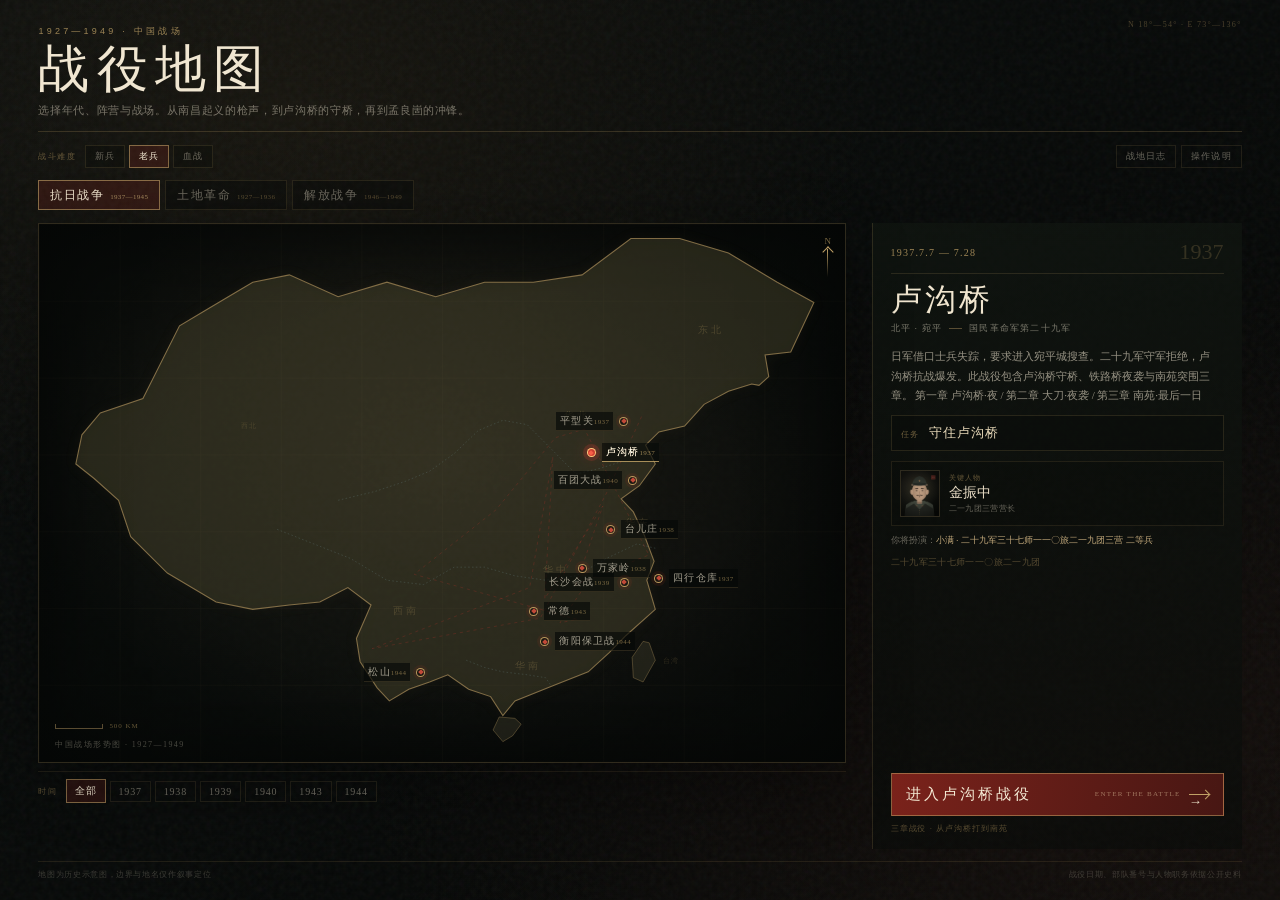
==== 77/index.html @ 3afad35f "Add files via upload" ====
<!DOCTYPE html>
<html lang="zh-CN">
<head>
<meta charset="UTF-8" />
<meta name="viewport" content="width=device-width, initial-scale=1.0, maximum-scale=1.0, user-scalable=no" />
<meta name="theme-color" content="#0b0d0d" />
<title>卢沟桥 · 1937 — 守桥</title>
<link rel="stylesheet" href="style.css" />
</head>
<body>
<div id="app" class="menu-mode">

  <!-- ================= 左侧任务栏 ================= -->
  <aside id="missionPanel" aria-label="任务面板">
    <div class="mp-paper"></div>
    <div class="mp-head">
      <div class="mp-seal">战<br />报</div>
      <div class="mp-headtext">
        <span id="mpCorps">二十九军 · 战地任务</span>
        <b id="mpBrand">卢沟桥 1937</b>
      </div>
      <div class="mp-live"><i></i><span id="mpLive">待命</span></div>
    </div>

    <div class="mp-chapterline">
      <span id="mpChapterNo">第一章</span>
      <i></i>
      <span id="mpDate">1937.7.7 — 7.8</span>
    </div>
    <h1 id="mpChapterTitle">卢沟桥 · 夜</h1>
    <div class="mp-location"><span id="mpLocation">宛平 · 卢沟桥</span><b id="mpTime">夜至拂晓</b></div>

    <section class="mp-mission">
      <div class="mp-label"><i></i> 当前任务</div>
      <h2 id="mpMission">守住桥头</h2>
      <p id="mpMissionDesc">击退日军进攻，守住卢沟桥，掩护宛平城。</p>
      <ul id="mpObjectiveList" class="mp-objectives"></ul>
      <div id="mpBarWrap" class="mp-bar">
        <div class="mp-bar-head"><span id="mpBarLabel">桥头阵地</span><b id="mpBarValue">100%</b></div>
        <div class="mp-bar-track"><i id="mpBarFill"></i></div>
      </div>
    </section>

    <section class="mp-figure">
      <div class="mp-label"><i></i> 关键人物</div>
      <div class="mp-figure-body">
        <div class="mp-portrait-frame"><img id="mpPortrait" alt="关键人物" /></div>
        <div class="mp-figure-info">
          <strong id="mpFigureName">金振中</strong>
          <span id="mpFigureRole">二一九团三营营长</span>
          <p id="mpFigureQuote">“桥在，宛平就在。”</p>
        </div>
      </div>
    </section>

    <section class="mp-player">
      <div class="mp-label"><i></i> 本兵 · <span id="mpPlayerLabel">小满</span></div>
      <div class="mp-player-top">
        <div class="mp-avatar"><img id="mpAvatar" alt="小满" /></div>
        <div class="mp-health">
          <div class="mp-player-name"><b id="mpPlayerName">小满</b><span id="mpPlayerRole">二等兵</span></div>
          <div class="mp-health-track"><i id="mpHealthFill"></i></div>
        </div>
        <div class="mp-health-num" id="mpHealthNum">100</div>
      </div>
      <div class="mp-ammo">
        <span>汉阳造</span>
        <div class="mp-pips" id="mpAmmoPips"></div>
        <b id="mpAmmo">5 / 40</b>
      </div>
      <div class="mp-melee">
        <span>大刀</span>
        <div class="mp-melee-track"><i id="mpMeleeFill"></i></div>
        <b id="mpMeleeText">就绪</b>
      </div>
    </section>

    <div class="mp-actions">
      <button id="panelCodex">战地日志</button>
      <button id="panelPause">暂停</button>
      <button id="panelMute">声音</button>
    </div>
    <div class="mp-foot" id="mpFoot">二十九军 · 三十七师 · 一一〇旅 · 二一九团</div>
  </aside>

  <!-- ================= 2D 战场 ================= -->
  <main id="stage">
    <canvas id="gameCanvas"></canvas>
    <div class="stage-grain"></div>
    <div class="stage-vignette"></div>

    <div id="stageTop" class="stage-ui">
      <div class="st-left">
        <span id="stChapter">第一章 · 卢沟桥 · 夜</span>
        <i></i>
        <span id="stDate">1937.7.8 拂晓</span>
      </div>
      <div class="st-mid"><span id="stWave">第 一 波</span><b id="stObjective">守住桥头</b></div>
      <div class="st-right">
        <button id="stMute" title="静音">声音</button>
        <button id="stPause" title="暂停">Ⅱ</button>
      </div>
    </div>

    <div id="waveBanner" class="wave-banner stage-ui">
      <div class="wb-kicker" id="wbKicker">卢沟桥 · 守桥记</div>
      <div class="wb-title" id="wbTitle"></div>
      <div class="wb-sub" id="wbSub"></div>
    </div>

    <div id="crosshair" class="crosshair stage-ui">
      <span class="ch-line c1"></span><span class="ch-line c2"></span>
      <span class="ch-line c3"></span><span class="ch-line c4"></span>
      <span class="ch-dot"></span><span class="ch-ring"></span>
    </div>
    <div id="hitmarker" class="hitmarker"><span></span><span></span><span></span><span></span></div>

    <div id="damageVignette" class="damage-vignette"></div>
    <div id="flashVignette" class="flash-vignette"></div>

    <div id="radioLine" class="radio-line stage-ui">
      <b id="radioName"></b><span id="radioText"></span>
    </div>

    <div id="prompt" class="prompt stage-ui hidden"><kbd>E</kbd><span id="promptText">补给</span></div>

    <div id="controlsHint" class="controls-hint stage-ui">
      <span><b>A / D</b> 移动</span><span><b>鼠标</b> 瞄准</span><span><b>左键</b> 射击</span><span><b>F</b> 大刀</span><span><b>R</b> 装填</span><span><b>Space</b> 跳跃</span><span><b>Ctrl</b> 蹲下</span><span><b>Esc</b> 暂停</span>
    </div>

    <!-- 右下角摄像头 / 手势 -->
    <div id="cameraDock" class="camera-dock hidden">
      <div class="cam-head"><span>摄像头 · 手势</span><b id="camState">未开启</b></div>
      <div class="cam-view">
        <video id="camVideo" autoplay muted playsinline></video>
        <canvas id="camOverlay" width="192" height="144"></canvas>
        <div class="cam-placeholder" id="camPlaceholder">点击下方“摄像头”开启</div>
        <div class="cam-frame-corner tl"></div><div class="cam-frame-corner tr"></div>
        <div class="cam-frame-corner bl"></div><div class="cam-frame-corner br"></div>
      </div>
      <div class="cam-controls">
        <label class="cam-switch"><input id="camToggle" type="checkbox"><span class="cam-slider"></span><em>摄像头</em></label>
        <label class="cam-switch"><input id="gestureToggle" type="checkbox"><span class="cam-slider"></span><em>手势</em></label>
      </div>
      <div class="cam-hint" id="camHint">手势：画面左/右移动 · 上抬跳跃 · 下压蹲下</div>
      <div class="cam-keyhint">键鼠操控始终可用</div>
    </div>

    <!-- 对白 -->
    <div id="dialogue" class="dialogue hidden">
      <div class="dlg-portrait"><img id="dlgPortrait" alt="" /></div>
      <div class="dlg-main">
        <div class="dlg-head"><b id="dlgName"></b><span id="dlgRole"></span></div>
        <p id="dlgText"></p>
        <div class="dlg-hint">空格 / 点击继续 <i></i></div>
      </div>
      <div class="dlg-seal">一九三七</div>
    </div>

    <!-- 章节封面 -->
    <div id="chapterCard" class="screen-card chapter-card hidden">
      <div class="sc-frame"></div>
      <div class="chapter-inner">
        <div class="cc-kicker" id="ccKicker">第一章</div>
        <h2 id="ccTitle">卢沟桥 · 夜</h2>
        <div class="cc-date" id="ccDate">1937.7.7 — 7.8</div>
        <div class="cc-rule"><i></i><b id="ccRule">卢沟桥 · 守桥记</b><i></i></div>
        <p class="cc-quote" id="ccQuote"></p>
        <p class="cc-source" id="ccSource"></p>
        <button id="ccBtn" class="main-btn compact"><span>进入战场</span><small>按空格继续</small></button>
      </div>
    </div>

    <!-- 章节完成 -->
    <div id="chapterEnd" class="screen-card chapter-end hidden">
      <div class="sc-frame"></div>
      <div class="ce-inner">
        <div class="cc-kicker" id="ceKicker">第一章 · 完成</div>
        <h2 id="ceTitle">桥还在我们手里</h2>
        <p class="ce-text" id="ceText"></p>
        <div class="ce-stats" id="ceStats"></div>
        <div class="ce-actions">
          <button id="ceNext" class="main-btn compact"><span>继续</span><small>下一章</small></button>
          <button id="ceMenu" class="ghost-btn">返回主菜单</button>
        </div>
      </div>
    </div>

    <!-- 失败 -->
    <div id="gameOver" class="screen-card game-over hidden">
      <div class="sc-frame"></div>
      <div class="go-inner">
        <div class="cc-kicker">战斗结束</div>
        <h2 id="goTitle">阵地失守</h2>
        <p class="ce-text" id="goReason"></p>
        <div class="ce-stats" id="goStats"></div>
        <div class="ce-actions">
          <button id="goRetry" class="main-btn compact"><span>重新集结</span><small>再守一次</small></button>
          <button id="goMenu" class="ghost-btn">返回主菜单</button>
        </div>
      </div>
    </div>

    <!-- 终章 -->
    <div id="finalScreen" class="screen-card final-screen hidden">
      <div class="sc-frame"></div>
      <div class="final-inner">
        <div class="cc-kicker">一九三七 · 卢沟桥</div>
        <h2>他们没能守住北平<br /><span>却守住了中国人的脊梁</span></h2>
        <p class="final-text">7月29日，北平沦陷。二十九军撤往保定。<br />但卢沟桥的枪声，已经唤醒了整个民族。</p>
        <div class="final-stats" id="finalStats"></div>
        <p class="final-note">主角小满为虚构人物。佟麟阁、赵登禹、吉星文、金振中、王冷斋、何基沣等为真实历史人物。<br />铭记历史，珍爱和平。</p>
        <div class="ce-actions">
          <button id="finalMenu" class="main-btn compact"><span>返回主菜单</span><small>一九三七 · 卢沟桥</small></button>
          <button id="finalCodex" class="ghost-btn">翻开战地日志</button>
        </div>
      </div>
    </div>

    <!-- 暂停 -->
    <div id="pause" class="screen-card pause hidden">
      <div class="sc-frame"></div>
      <div class="pause-inner">
        <div class="cc-kicker">战斗暂停</div>
        <h2>桥还在我们手里</h2>
        <p class="ce-text">整理呼吸，检查枪膛。敌人不会等太久。</p>
        <div class="pause-stats">
          <div><strong id="pauseKills">0</strong><span>击毙</span></div>
          <div><strong id="pauseWave">1</strong><span>当前波次</span></div>
          <div><strong id="pauseAccuracy">0%</strong><span>命中率</span></div>
        </div>
        <div class="ce-actions">
          <button id="btnResume" class="main-btn compact"><span>继续战斗</span><small>回到阵地</small></button>
          <button id="btnRestart" class="ghost-btn">重新开始本章</button>
          <button id="btnPauseCodex" class="ghost-btn">战地日志</button>
          <button id="btnPauseMenu" class="ghost-btn">返回主菜单</button>
        </div>
        <div class="pause-keys">
          <span><b>A / D</b> 移动</span><span><b>鼠标</b> 瞄准</span><span><b>左键</b> 射击</span><span><b>F</b> 大刀</span><span><b>R</b> 装填</span><span><b>E</b> 补给</span>
        </div>
      </div>
    </div>
  </main>

  <!-- ================= 主菜单 ================= -->
  <section id="menu" class="menu">
    <div class="menu-shade"></div>
    <div class="menu-noise"></div>
    <div class="menu-content">
      <div class="menu-eyebrow"><span></span> 1937 · 七七事变 · 卢沟桥</div>
      <div class="menu-title"><h1>卢沟桥</h1><b>守桥</b></div>
      <div class="menu-en">THE BRIDGE · 1937</div>
      <div class="menu-rule"><i></i><b>二十九军 · 守桥记</b><i></i></div>
      <p class="menu-lede">七月七日夜，枪声撕开宛平的雨幕。<br />你是一名二十九军的小兵。身后是宛平城，脚下是卢沟桥——<em>一步也不能退。</em></p>

      <div class="menu-difficulty">
        <div class="menu-label">战斗难度</div>
        <div class="diff-row" id="menuDiff">
          <button data-diff="easy" class="diff-btn">新兵<span>火力较弱</span></button>
          <button data-diff="normal" class="diff-btn active">老兵<span>标准战场</span></button>
          <button data-diff="hard" class="diff-btn">血战<span>九死一生</span></button>
        </div>
      </div>

      <div class="menu-actions">
        <button id="menuMap" class="map-entry"><span class="me-eyebrow">中国战场 · 1937—1945</span><b>战役地图</b><span class="me-sub">从卢沟桥到松山，选择不同时间与战场</span><i>→</i></button>
        <button id="menuStart" class="main-btn"><span id="menuStartText">开始守桥</span><small>ENTER THE BATTLEFIELD</small><i></i></button>
        <button id="menuRestart" class="ghost-btn hidden">从第一章重新开始</button>
      </div>

      <div class="menu-chapters">
        <div class="menu-label">章节</div>
        <div class="chapter-row" id="menuChapters">
          <button data-chapter="0" class="chapter-btn active"><b>一</b><span>卢沟桥 · 夜</span></button>
          <button data-chapter="1" class="chapter-btn"><b>二</b><span>大刀 · 夜袭</span></button>
          <button data-chapter="2" class="chapter-btn"><b>三</b><span>南苑 · 最后一日</span></button>
        </div>
      </div>

      <div class="menu-links">
        <button id="menuCodex">战地日志</button><span>·</span>
        <button id="menuHowto">操作说明</button><span>·</span>
        <button id="menuAbout">关于本作</button>
      </div>
    </div>

    <aside class="menu-aside">
      <div class="menu-quote">一寸山河一寸血</div>
      <i></i>
      <div class="menu-quote small">十万青年十万军</div>
    </aside>

    <div class="menu-corner tl"></div><div class="menu-corner tr"></div>
    <div class="menu-corner bl"></div><div class="menu-corner br"></div>

    <footer class="menu-footer">
      <span>铭记历史 · 珍爱和平</span>
      <span class="menu-hint">历史题材虚构作品 · 主角为虚构的普通士兵 · 键鼠操作</span>
    </footer>
  </section>

  <!-- ================= 中国战役地图 ================= -->
  <section id="warMap" class="war-map hidden">
    <div class="wm-shell">
      <header class="wm-head">
        <div class="wm-head-copy">
          <span class="wm-eyebrow">1927—1949 · 中国战场</span>
          <h2>战役地图</h2>
          <p>选择年代、阵营与战场。从南昌起义的枪声，到卢沟桥的守桥，再到孟良崮的冲锋。</p>
        </div>
        <div class="wm-head-side">
          <span class="wm-coord">N 18°—54° · E 73°—136°</span>
        </div>
      </header>

      <div class="wm-toolbar">
        <div class="wm-diff" id="wmDiff">
          <span>战斗难度</span>
          <button data-diff="easy" class="wm-diff-btn">新兵</button>
          <button data-diff="normal" class="wm-diff-btn active">老兵</button>
          <button data-diff="hard" class="wm-diff-btn">血战</button>
        </div>
        <div class="wm-links">
          <button id="wmCodex">战地日志</button>
          <button id="wmHowto">操作说明</button>
        </div>
      </div>

      <div class="wm-eras" id="wmEras">
        <button data-era="anti-japanese" class="wm-era active"><b>抗日战争</b><small>1937—1945</small></button>
        <button data-era="civil" class="wm-era"><b>土地革命</b><small>1927—1936</small></button>
        <button data-era="liberation" class="wm-era"><b>解放战争</b><small>1946—1949</small></button>
      </div>

      <div class="wm-body">
        <div class="wm-map-col">
          <div class="wm-map" id="wmMap">
            <svg id="wmSvg" viewBox="0 0 1000 700" preserveAspectRatio="xMidYMid meet"></svg>
            <div class="wm-markers" id="wmMarkers"></div>
            <div class="wm-compass"><span>N</span><i></i></div>
            <div class="wm-scale"><i></i><span>500 KM</span></div>
            <div class="wm-map-caption">中国战场形势图 · 1927—1949</div>
          </div>
          <div class="wm-years" id="wmYears"></div>
        </div>

        <aside class="wm-detail" id="wmDetail">
          <div class="wm-detail-kicker"><span id="wmDate">1937.7.7</span><b id="wmYear">1937</b></div>
          <h3 id="wmTitle">卢沟桥</h3>
          <div class="wm-loc"><span id="wmLocation">北平 · 宛平</span><i></i><span id="wmSide">中国守军</span></div>
          <p class="wm-desc" id="wmDesc"></p>
          <div class="wm-mission"><span>任务</span><b id="wmMission">守住卢沟桥</b></div>
          <div class="wm-key">
            <img id="wmKeyPortrait" alt="关键人物" />
            <div>
              <span>关键人物</span>
              <b id="wmKeyName">金振中</b>
              <small id="wmKeyRole">二一九团三营营长</small>
            </div>
          </div>
          <div class="wm-player-line">你将扮演：<b id="wmPlayer">二十九军二等兵 小满</b></div>
          <div class="wm-unit-line" id="wmUnit">二十九军三十七师一一〇旅二一九团</div>
          <button id="wmStart" class="wm-start"><span>进入战役</span><small>ENTER THE BATTLE</small><i>→</i></button>
          <div class="wm-status" id="wmStatus">尚未进入战场</div>
        </aside>
      </div>

      <footer class="wm-foot">
        <span>地图为历史示意图，边界与地名仅作叙事定位</span>
        <span>战役日期、部队番号与人物职务依据公开史料</span>
      </footer>
    </div>
  </section>

  <!-- ================= 战地日志 ================= -->
  <section id="codex" class="codex hidden">
    <div class="codex-card">
      <button id="codexClose" class="codex-close" aria-label="关闭">×</button>
      <div class="codex-head">
        <div class="codex-eyebrow">中国战场 · 战地日志</div>
        <h2 id="codexTitle">一九三七 · 卢沟桥</h2>
        <div class="codex-tabs" id="codexTabs">
          <button data-tab="timeline" class="active">时间线</button>
          <button data-tab="figures">关键人物</button>
          <button data-tab="weapons">部队与武器</button>
          <button data-tab="controls">操作</button>
          <button data-tab="about">关于本作</button>
        </div>
      </div>
      <div class="codex-body" id="codexBody"></div>
      <div class="codex-foot">资料依据：新华社、中国军网、国防部网、人民网公开史料 · 游戏内对白为艺术化处理</div>
    </div>
  </section>

  <!-- ================= 开机 ================= -->
  <div id="boot" class="boot">
    <div class="boot-seal">卢</div>
    <div class="boot-title">正在展开战地地图</div>
    <div class="boot-bar"><i id="bootFill"></i></div>
    <div class="boot-sub" id="bootSub">1937 · 宛平 · 永定河</div>
  </div>

  <div id="toast" class="toast"></div>
</div>

<script src="js/data.js"></script>
<script src="js/game.js"></script>
</body>
</html>
---- 77/style.css ----
/* =========================================================
   卢沟桥 · 1937 — 2D 战地界面
   ========================================================= */
:root{
  --panel-w: 344px;
  --ink:#080a09;
  --ink-2:#0d110f;
  --panel:#10140f;
  --panel-2:#0a0d0b;
  --paper:#e7ddc5;
  --paper-dim:#b9af9b;
  --muted:rgba(230,221,200,.48);
  --gold:#c0a166;
  --gold-dim:#806b43;
  --red:#9e3026;
  --red-bright:#c24a38;
  --olive:#4d5849;
  --line:rgba(192,161,102,.24);
  --serif:"Songti SC","STSong","SimSun","Noto Serif SC",serif;
  --kai:"STKaiti","KaiTi","Kaiti SC","FangSong","STFangsong",serif;
  --sans:"Microsoft YaHei","PingFang SC","Hiragino Sans GB","Noto Sans SC",sans-serif;
}
*{box-sizing:border-box;margin:0;padding:0;}
html,body{width:100%;height:100%;overflow:hidden;}
body{background:var(--ink);color:var(--paper);font-family:var(--sans);-webkit-font-smoothing:antialiased;user-select:none;}
button{font-family:inherit;color:inherit;border:0;background:none;cursor:pointer;}
.hidden{display:none !important;}
#app{position:fixed;inset:0;overflow:hidden;background:var(--ink);}

/* ================= 左侧任务栏 ================= */
#missionPanel{
  position:absolute;left:0;top:0;bottom:0;width:var(--panel-w);z-index:20;
  padding:24px 24px 16px;overflow-y:auto;overflow-x:hidden;
  background:
    radial-gradient(ellipse at 15% 0%,rgba(120,86,42,.12),transparent 45%),
    linear-gradient(180deg,#121611 0%,#0c100d 55%,#080b09 100%);
  border-right:1px solid rgba(192,161,102,.28);
  box-shadow:18px 0 50px rgba(0,0,0,.45);
  transition:transform .3s ease,opacity .3s ease;
  scrollbar-width:thin;scrollbar-color:rgba(192,161,102,.25) transparent;
}
#missionPanel::-webkit-scrollbar{width:4px;}
#missionPanel::-webkit-scrollbar-thumb{background:rgba(192,161,102,.25);}
.mp-paper{
  position:absolute;inset:0;pointer-events:none;opacity:.2;mix-blend-mode:overlay;
  background-image:url("data:image/svg+xml,%3Csvg viewBox='0 0 180 180' xmlns='http://www.w3.org/2000/svg'%3E%3Cfilter id='n'%3E%3CfeTurbulence type='fractalNoise' baseFrequency='.9' numOctaves='3' stitchTiles='stitch'/%3E%3C/filter%3E%3Crect width='100%25' height='100%25' filter='url(%23n)' opacity='.35'/%3E%3C/svg%3E");
}
.mp-head{display:flex;align-items:flex-start;gap:11px;position:relative;z-index:1;}
.mp-seal{
  width:43px;height:43px;flex:0 0 43px;border:1px solid rgba(194,74,56,.65);
  display:flex;align-items:center;justify-content:center;text-align:center;
  font-family:var(--kai);font-size:16px;line-height:1.05;color:#d46a55;
  background:rgba(120,30,22,.12);transform:rotate(-3deg);
  box-shadow:inset 0 0 12px rgba(158,48,38,.15);
}
.mp-headtext{flex:1;padding-top:1px;}
.mp-headtext span{display:block;font-size:9px;letter-spacing:.24em;color:rgba(192,161,102,.68);margin-bottom:5px;}
.mp-headtext b{display:block;font-family:var(--serif);font-size:15px;letter-spacing:.14em;color:#e4d8bd;font-weight:600;}
.mp-live{display:flex;align-items:center;gap:5px;font-size:8px;letter-spacing:.14em;color:rgba(194,74,56,.8);padding-top:4px;}
.mp-live i{width:5px;height:5px;border-radius:50%;background:var(--red-bright);box-shadow:0 0 8px var(--red);animation:blink 1.8s infinite;}
@keyframes blink{0%,100%{opacity:1}50%{opacity:.25}}

.mp-chapterline{display:flex;align-items:center;gap:9px;margin-top:24px;font-size:9px;letter-spacing:.2em;color:rgba(230,221,200,.42);}
.mp-chapterline i{width:18px;height:1px;background:rgba(158,48,38,.7);}
#mpChapterNo{color:rgba(192,161,102,.85);}
#missionPanel h1{
  font-family:var(--kai);font-size:31px;font-weight:700;letter-spacing:.08em;
  color:#ece1c9;margin:5px 0 6px;line-height:1.15;text-shadow:0 2px 18px rgba(0,0,0,.6);
}
.mp-location{display:flex;align-items:center;justify-content:space-between;font-size:9px;letter-spacing:.16em;color:rgba(230,221,200,.4);border-bottom:1px solid rgba(192,161,102,.14);padding-bottom:17px;}
.mp-location b{font-weight:400;color:rgba(192,161,102,.6);}

.mp-label{display:flex;align-items:center;gap:7px;font-size:9px;letter-spacing:.28em;color:rgba(192,161,102,.72);margin-bottom:9px;}
.mp-label i{width:12px;height:1px;background:linear-gradient(90deg,var(--red),transparent);}
.mp-mission{padding-top:20px;}
.mp-mission h2{font-family:var(--serif);font-size:24px;letter-spacing:.12em;font-weight:700;color:#f0e5ce;line-height:1.2;}
.mp-mission > p{font-family:var(--serif);font-size:11.5px;line-height:1.8;color:rgba(230,221,200,.48);margin-top:7px;margin-bottom:14px;}
.mp-objectives{list-style:none;display:flex;flex-direction:column;gap:7px;}
.mp-objectives li{display:grid;grid-template-columns:14px 1fr auto;gap:7px;align-items:start;font-size:10.5px;line-height:1.55;color:rgba(230,221,200,.68);letter-spacing:.04em;}
.mp-objectives li .ob-mark{width:7px;height:7px;border:1px solid rgba(192,161,102,.5);margin-top:4px;transform:rotate(45deg);}
.mp-objectives li.done .ob-mark{background:var(--gold);border-color:var(--gold);box-shadow:0 0 7px rgba(192,161,102,.35);}
.mp-objectives li.done .ob-text{color:rgba(230,221,200,.35);text-decoration:line-through;text-decoration-color:rgba(192,161,102,.4);}
.mp-objectives li .ob-prog{font-size:9px;color:rgba(192,161,102,.82);letter-spacing:.08em;white-space:nowrap;padding-top:1px;}
.mp-bar{margin-top:15px;padding:10px 11px;background:rgba(0,0,0,.23);border-left:2px solid rgba(158,48,38,.55);}
.mp-bar-head{display:flex;justify-content:space-between;font-size:9px;letter-spacing:.14em;color:rgba(230,221,200,.45);margin-bottom:6px;}
.mp-bar-head b{color:rgba(210,113,84,.9);font-weight:500;}
.mp-bar-track{height:5px;background:rgba(255,255,255,.09);overflow:hidden;}
.mp-bar-track i{display:block;height:100%;width:100%;background:linear-gradient(90deg,#7b2720,#c04a35,#d3a160);transition:width .25s ease;}
.mp-bar.low .mp-bar-track i{background:linear-gradient(90deg,#7d1d18,#c83327);animation:lowPulse 1s infinite;}
@keyframes lowPulse{0%,100%{opacity:1}50%{opacity:.5}}

.mp-figure{padding-top:19px;}
.mp-figure-body{display:flex;gap:11px;padding-top:2px;}
.mp-portrait-frame{width:78px;height:92px;flex:0 0 78px;border:1px solid rgba(192,161,102,.3);overflow:hidden;background:#0a0c0a;position:relative;}
.mp-portrait-frame:after{content:"";position:absolute;inset:3px;border:1px solid rgba(192,161,102,.1);pointer-events:none;}
.mp-portrait-frame img{width:100%;height:100%;object-fit:cover;filter:sepia(.2) contrast(1.03);}
.mp-figure-info{padding-top:2px;min-width:0;}
.mp-figure-info strong{display:block;font-family:var(--serif);font-size:17px;letter-spacing:.12em;color:#e8ddc4;font-weight:600;}
.mp-figure-info span{display:block;font-size:8.5px;letter-spacing:.08em;color:rgba(192,161,102,.65);margin-top:3px;line-height:1.4;}
.mp-figure-info p{font-family:var(--serif);font-size:10.5px;line-height:1.6;color:rgba(230,221,200,.48);margin-top:8px;border-left:1px solid rgba(158,48,38,.5);padding-left:8px;}

.mp-player{padding-top:18px;margin-top:17px;border-top:1px solid rgba(192,161,102,.13);}
.mp-player-top{display:flex;align-items:center;gap:9px;}
.mp-avatar{width:37px;height:42px;flex:0 0 37px;border:1px solid rgba(192,161,102,.28);overflow:hidden;background:#0a0c0a;}
.mp-avatar img{width:100%;height:100%;object-fit:cover;filter:sepia(.25);}
.mp-health{flex:1;min-width:0;}
.mp-player-name{display:flex;align-items:baseline;gap:7px;margin-bottom:4px;}
.mp-player-name b{font-family:var(--serif);font-size:13px;letter-spacing:.12em;color:#e9dec6;font-weight:600;}
.mp-player-name span{font-size:8px;letter-spacing:.12em;color:rgba(230,221,200,.36);}
.mp-health-track{height:5px;background:rgba(255,255,255,.1);overflow:hidden;}
.mp-health-track i{display:block;height:100%;width:100%;background:linear-gradient(90deg,#8e2c24,#cf4d39 60%,#d5a164);transition:width .2s;}
.mp-health-num{font-family:Georgia,serif;font-size:18px;color:rgba(230,221,200,.8);min-width:28px;text-align:right;}
.mp-ammo{display:flex;align-items:center;gap:8px;margin-top:9px;font-size:8.5px;letter-spacing:.1em;color:rgba(230,221,200,.38);}
.mp-ammo > span{width:42px;flex:0 0 42px;}
.mp-ammo b{margin-left:auto;font-family:Georgia,serif;font-size:12px;letter-spacing:.06em;color:rgba(230,221,200,.7);font-weight:400;}
.mp-pips{display:flex;gap:4px;}
.mp-pips i{width:9px;height:5px;background:rgba(192,161,102,.75);box-shadow:0 0 4px rgba(192,161,102,.2);}
.mp-pips i.empty{background:rgba(230,221,200,.12);box-shadow:none;}
.mp-melee{display:flex;align-items:center;gap:8px;margin-top:7px;font-size:8.5px;letter-spacing:.1em;color:rgba(230,221,200,.38);}
.mp-melee > span{width:42px;flex:0 0 42px;}
.mp-melee-track{flex:1;height:3px;background:rgba(255,255,255,.09);overflow:hidden;}
.mp-melee-track i{display:block;height:100%;width:100%;background:linear-gradient(90deg,#7e2222,#c35a42);transition:width .1s linear;}
.mp-melee b{margin-left:auto;min-width:32px;text-align:right;font-size:8px;font-weight:400;color:rgba(192,161,102,.65);}
.mp-actions{display:flex;gap:5px;margin-top:18px;}
.mp-actions button{flex:1;padding:8px 3px;border:1px solid rgba(192,161,102,.18);font-size:9px;letter-spacing:.1em;color:rgba(230,221,200,.48);transition:all .2s;background:rgba(0,0,0,.12);}
.mp-actions button:hover{border-color:rgba(192,161,102,.55);color:var(--paper);background:rgba(192,161,102,.05);}
.mp-foot{margin-top:12px;font-size:7.5px;letter-spacing:.15em;color:rgba(230,221,200,.2);text-align:center;}

/* ================= 战场画布 ================= */
#stage{
  position:absolute;left:var(--panel-w);right:0;top:0;bottom:0;z-index:1;overflow:hidden;
  background:#07090a;transition:left .3s ease;
}
#app.menu-mode #missionPanel{display:none;}
#app.menu-mode #stage{left:0;}
#app.menu-mode .stage-ui,#app.menu-mode #crosshair,#app.menu-mode #hitmarker,#app.menu-mode #damageVignette,#app.menu-mode #flashVignette{display:none !important;}
#gameCanvas{position:absolute;inset:0;width:100%;height:100%;display:block;}
#app.in-game:not(.paused):not(.dialogue-mode):not(.card-mode) #stage{cursor:none;}
#stage button{cursor:pointer;}
.stage-grain{
  position:absolute;inset:0;z-index:4;pointer-events:none;opacity:.1;
  background-image:url("data:image/svg+xml,%3Csvg viewBox='0 0 200 200' xmlns='http://www.w3.org/2000/svg'%3E%3Cfilter id='n'%3E%3CfeTurbulence type='fractalNoise' baseFrequency='.85' numOctaves='3' stitchTiles='stitch'/%3E%3C/filter%3E%3Crect width='100%25' height='100%25' filter='url(%23n)' opacity='.3'/%3E%3C/svg%3E");
}
.stage-vignette{position:absolute;inset:0;z-index:3;pointer-events:none;background:linear-gradient(180deg,rgba(255,236,205,.028),rgba(255,236,205,.02)),radial-gradient(ellipse at center,transparent 42%,rgba(0,0,0,.38) 78%,rgba(0,0,0,.7) 100%);}
#stageTop{
  position:absolute;left:0;right:0;top:0;z-index:8;padding:16px 22px 20px;
  display:flex;align-items:flex-start;justify-content:space-between;gap:18px;
  background:linear-gradient(180deg,rgba(4,6,6,.72),rgba(4,6,6,0));
  pointer-events:none;filter:drop-shadow(0 2px 6px rgba(0,0,0,.6));
}
.st-left{display:flex;align-items:center;gap:9px;font-size:9px;letter-spacing:.18em;color:rgba(230,221,200,.52);padding-top:4px;}
.st-left i{width:16px;height:1px;background:rgba(158,48,38,.65);}
.st-left span:first-child{color:rgba(192,161,102,.8);}
.st-mid{text-align:center;}
.st-mid span{display:block;font-family:var(--serif);font-size:10px;letter-spacing:.3em;color:rgba(192,161,102,.75);}
.st-mid b{display:block;font-family:var(--serif);font-size:14px;letter-spacing:.16em;color:rgba(236,225,201,.78);font-weight:500;margin-top:3px;}
.st-right{display:flex;gap:6px;pointer-events:auto;}
.st-right button{border:1px solid rgba(192,161,102,.2);padding:5px 8px;font-size:9px;letter-spacing:.08em;color:rgba(230,221,200,.45);background:rgba(0,0,0,.2);transition:all .2s;}
.st-right button:hover{color:var(--paper);border-color:rgba(192,161,102,.55);}

.wave-banner{position:absolute;left:50%;top:17%;transform:translate(-50%,-50%);text-align:center;z-index:9;opacity:0;pointer-events:none;width:min(720px,86%);}
.wave-banner.show{animation:waveIn 3.2s ease forwards;}
@keyframes waveIn{0%{opacity:0;transform:translate(-50%,-44%)}12%{opacity:1;transform:translate(-50%,-50%)}78%{opacity:1}100%{opacity:0;transform:translate(-50%,-54%)}}
.wb-kicker{font-size:9px;letter-spacing:.42em;color:rgba(192,161,102,.8);margin-bottom:9px;}
.wb-title{font-family:var(--kai);font-size:clamp(27px,3.6vw,46px);letter-spacing:.22em;color:#f0e6cf;text-shadow:0 4px 30px rgba(0,0,0,.95),0 0 80px rgba(158,48,38,.2);white-space:nowrap;}
.wb-sub{font-size:10px;letter-spacing:.24em;color:rgba(230,221,200,.55);margin-top:8px;}

.crosshair{position:absolute;left:0;top:0;width:46px;height:46px;transform:translate(-50%,-50%);z-index:10;pointer-events:none;transition:opacity .15s;will-change:transform;}
.ch-line{position:absolute;background:rgba(238,229,208,.82);box-shadow:0 0 4px rgba(0,0,0,.7);}
.c1,.c3{width:1px;height:9px;left:50%;transform:translateX(-50%);}
.c1{top:2px;}.c3{bottom:2px;}
.c2,.c4{height:1px;width:9px;top:50%;transform:translateY(-50%);}
.c2{right:2px;}.c4{left:2px;}
.ch-dot{position:absolute;left:50%;top:50%;width:2px;height:2px;border-radius:50%;background:rgba(244,234,210,.95);transform:translate(-50%,-50%);}
.ch-ring{position:absolute;left:50%;top:50%;width:25px;height:25px;border:1px solid rgba(230,221,200,.16);border-radius:50%;transform:translate(-50%,-50%);}
.crosshair.reloading .ch-ring{border-color:rgba(192,161,102,.5);animation:spin 1.2s linear infinite;}
@keyframes spin{to{transform:translate(-50%,-50%) rotate(360deg)}}
.hitmarker{position:absolute;left:50%;top:50%;width:24px;height:24px;transform:translate(-50%,-50%);z-index:11;opacity:0;pointer-events:none;}
.hitmarker span{position:absolute;width:8px;height:1px;background:#f5dfae;box-shadow:0 0 6px rgba(255,190,100,.8);}
.hitmarker span:nth-child(1){left:0;top:3px;transform:rotate(45deg);}
.hitmarker span:nth-child(2){right:0;top:3px;transform:rotate(-45deg);}
.hitmarker span:nth-child(3){left:0;bottom:3px;transform:rotate(-45deg);}
.hitmarker span:nth-child(4){right:0;bottom:3px;transform:rotate(45deg);}
.hitmarker.show{animation:hitPop .22s ease-out;}
.hitmarker.kill span{background:#d84a36;width:10px;}
@keyframes hitPop{0%{opacity:1;transform:translate(-50%,-50%) scale(.65)}70%{opacity:1}100%{opacity:0;transform:translate(-50%,-50%) scale(1.18)}}
.damage-vignette{position:absolute;inset:0;z-index:6;pointer-events:none;opacity:0;background:radial-gradient(ellipse at center,transparent 35%,rgba(120,12,8,.18) 66%,rgba(110,8,5,.72) 100%);mix-blend-mode:multiply;transition:opacity .16s;}
.flash-vignette{position:absolute;inset:0;z-index:7;pointer-events:none;opacity:0;background:radial-gradient(ellipse at center,rgba(255,238,203,.8),rgba(255,180,100,.14) 45%,transparent 72%);mix-blend-mode:screen;}
.flash-vignette.show{animation:flashOut .2s ease-out;}
@keyframes flashOut{0%{opacity:1}100%{opacity:0}}

.radio-line{position:absolute;left:50%;bottom:23%;transform:translateX(-50%);z-index:9;display:flex;align-items:center;gap:10px;max-width:80%;padding:7px 15px;background:rgba(5,8,8,.62);border-left:1px solid rgba(192,161,102,.5);border-right:1px solid rgba(192,161,102,.18);opacity:0;transition:opacity .25s;pointer-events:none;white-space:nowrap;}
.radio-line.show{opacity:1;}
.radio-line b{font-family:var(--serif);font-size:11px;letter-spacing:.1em;color:var(--gold);font-weight:600;flex:0 0 auto;}
.radio-line span{font-family:var(--serif);font-size:11px;letter-spacing:.06em;color:rgba(237,229,211,.78);overflow:hidden;text-overflow:ellipsis;}
.prompt{position:absolute;left:50%;bottom:14%;transform:translateX(-50%);z-index:9;display:flex;align-items:center;gap:8px;padding:7px 13px;background:rgba(5,8,8,.72);border:1px solid rgba(192,161,102,.3);font-size:10px;letter-spacing:.1em;color:rgba(237,229,211,.8);pointer-events:none;}
.prompt kbd{font-family:Georgia,serif;font-size:10px;color:#1b1510;background:var(--gold);padding:2px 6px;}
.controls-hint{position:absolute;left:50%;bottom:14px;transform:translateX(-50%);z-index:8;display:flex;gap:14px;font-size:8px;letter-spacing:.05em;color:rgba(230,221,200,.26);white-space:nowrap;pointer-events:none;text-shadow:0 1px 3px #000;}
.controls-hint b{color:rgba(192,161,102,.48);font-weight:500;}

/* ================= 对白 ================= */
.dialogue{
  position:absolute;left:4%;right:4%;bottom:3.4%;z-index:14;display:flex;gap:18px;
  padding:17px 22px 15px;min-height:166px;
  background:linear-gradient(100deg,rgba(7,10,9,.96),rgba(11,14,12,.92) 66%,rgba(15,17,13,.88));
  border:1px solid rgba(192,161,102,.3);box-shadow:0 18px 60px rgba(0,0,0,.7),inset 0 1px 0 rgba(255,255,255,.03);
  cursor:pointer;
}
.dialogue:before{content:"";position:absolute;left:0;top:0;width:70px;height:2px;background:var(--red);}
.dlg-portrait{width:116px;height:132px;flex:0 0 116px;border:1px solid rgba(192,161,102,.28);overflow:hidden;background:#0a0c0a;align-self:center;}
.dlg-portrait img{width:100%;height:100%;object-fit:cover;filter:sepia(.16) contrast(1.03);}
.dlg-main{flex:1;min-width:0;display:flex;flex-direction:column;padding-top:3px;}
.dlg-head{display:flex;align-items:baseline;gap:11px;border-bottom:1px solid rgba(192,161,102,.15);padding-bottom:7px;}
.dlg-head b{font-family:var(--serif);font-size:20px;letter-spacing:.13em;color:#f0e6cf;font-weight:600;}
.dlg-head span{font-size:9px;letter-spacing:.12em;color:rgba(192,161,102,.65);}
#dlgText{font-family:var(--serif);font-size:14px;line-height:1.9;color:rgba(237,229,211,.78);margin-top:9px;flex:1;min-height:54px;letter-spacing:.03em;}
.dlg-hint{text-align:right;font-size:8px;letter-spacing:.16em;color:rgba(192,161,102,.38);}
.dlg-hint i{display:inline-block;width:0;height:0;border-left:4px solid rgba(192,161,102,.45);border-top:3px solid transparent;border-bottom:3px solid transparent;margin-left:5px;animation:hintPulse 1.2s infinite;}
@keyframes hintPulse{0%,100%{transform:translateX(0)}50%{transform:translateX(3px)}}
.dlg-seal{position:absolute;right:17px;bottom:12px;font-family:var(--kai);font-size:9px;letter-spacing:.2em;color:rgba(158,48,38,.45);writing-mode:vertical-rl;}

/* ================= 章节/结算卡片 ================= */
.screen-card{position:absolute;inset:0;z-index:22;display:flex;align-items:center;justify-content:center;padding:28px;background:radial-gradient(ellipse at center,rgba(7,9,8,.55),rgba(4,5,4,.92) 72%,rgba(3,4,3,.97));backdrop-filter:blur(2px);}
.sc-frame{position:absolute;left:26px;right:26px;top:26px;bottom:26px;border:1px solid rgba(192,161,102,.1);pointer-events:none;}
.sc-frame:before,.sc-frame:after{content:"";position:absolute;width:28px;height:28px;border-color:rgba(192,161,102,.45);}
.sc-frame:before{left:-1px;top:-1px;border-left:1px solid;border-top:1px solid;}
.sc-frame:after{right:-1px;bottom:-1px;border-right:1px solid;border-bottom:1px solid;}
.chapter-inner,.ce-inner,.go-inner,.pause-inner,.final-inner{position:relative;width:min(680px,90%);text-align:center;z-index:1;}
.cc-kicker{font-size:9px;letter-spacing:.44em;color:rgba(192,161,102,.72);margin-bottom:14px;}
.chapter-inner h2{font-family:var(--kai);font-size:clamp(46px,6vw,74px);font-weight:700;letter-spacing:.14em;color:#efe4cd;line-height:1.1;text-shadow:0 5px 40px rgba(0,0,0,.8);}
.cc-date{font-family:Georgia,serif;font-size:11px;letter-spacing:.28em;color:rgba(230,221,200,.42);margin-top:9px;}
.cc-rule{display:flex;align-items:center;justify-content:center;gap:15px;margin:28px 0 20px;}
.cc-rule i{width:90px;height:1px;background:linear-gradient(90deg,transparent,rgba(192,161,102,.5));}
.cc-rule i:last-child{background:linear-gradient(90deg,rgba(192,161,102,.5),transparent);}
.cc-rule b{font-family:var(--serif);font-size:10px;letter-spacing:.3em;color:rgba(192,161,102,.65);font-weight:400;}
.cc-quote{font-family:var(--kai);font-size:21px;line-height:1.8;letter-spacing:.08em;color:rgba(237,229,211,.78);max-width:560px;margin:0 auto;}
.cc-source{font-size:9px;letter-spacing:.14em;color:rgba(230,221,200,.35);margin-top:9px;}
#ccBtn{margin:28px auto 0;width:260px;}

.ce-inner h2,.go-inner h2{font-family:var(--kai);font-size:clamp(38px,4.5vw,56px);letter-spacing:.12em;color:#efe5cf;line-height:1.2;margin-bottom:12px;}
.ce-text{font-family:var(--serif);font-size:13px;line-height:1.9;color:rgba(230,221,200,.58);max-width:560px;margin:0 auto 18px;}
.ce-stats{display:grid;grid-template-columns:repeat(3,1fr);gap:10px;margin:20px auto 24px;max-width:520px;padding:15px 0;border-top:1px solid rgba(192,161,102,.14);border-bottom:1px solid rgba(192,161,102,.14);}
.ce-stats div{display:flex;flex-direction:column;gap:4px;}
.ce-stats strong{font-family:Georgia,serif;font-size:24px;font-weight:400;color:#e9dec6;}
.ce-stats span{font-size:8px;letter-spacing:.16em;color:rgba(230,221,200,.38);}
.ce-actions{display:flex;flex-direction:column;gap:8px;width:300px;margin:0 auto;}
.go-inner h2{color:#d9a495;}
.pause-inner h2{font-family:var(--kai);font-size:44px;letter-spacing:.12em;color:#eee4ce;margin-bottom:10px;}
.pause-stats{display:flex;justify-content:center;gap:42px;margin:22px 0 24px;padding:16px 0;border-top:1px solid rgba(192,161,102,.13);border-bottom:1px solid rgba(192,161,102,.13);}
.pause-stats div{display:flex;flex-direction:column;gap:4px;}
.pause-stats strong{font-family:Georgia,serif;font-size:24px;font-weight:400;color:#e9dec6;}
.pause-stats span{font-size:8px;letter-spacing:.14em;color:rgba(230,221,200,.38);}
.pause-keys{display:grid;grid-template-columns:repeat(3,1fr);gap:8px 16px;margin-top:22px;font-size:9px;letter-spacing:.06em;color:rgba(230,221,200,.35);}
.pause-keys b{color:rgba(192,161,102,.65);font-weight:500;}

.final-screen{background:radial-gradient(ellipse at center,rgba(30,16,12,.6),rgba(4,5,4,.95) 70%);}
.final-inner h2{font-family:var(--kai);font-size:clamp(36px,4.4vw,58px);line-height:1.35;letter-spacing:.08em;color:#f0e5ce;margin-bottom:18px;}
.final-inner h2 span{font-size:.76em;color:#d8b87d;}
.final-text{font-family:var(--serif);font-size:13px;line-height:2;color:rgba(230,221,200,.6);margin-bottom:22px;}
.final-stats{display:grid;grid-template-columns:repeat(4,1fr);gap:12px;max-width:650px;margin:0 auto 20px;padding:17px 0;border-top:1px solid rgba(192,161,102,.15);border-bottom:1px solid rgba(192,161,102,.15);}
.final-stats div{display:flex;flex-direction:column;gap:4px;}
.final-stats strong{font-family:Georgia,serif;font-size:26px;font-weight:400;color:#e9dec6;}
.final-stats span{font-size:8px;letter-spacing:.14em;color:rgba(230,221,200,.38);}
.final-note{font-size:9px;line-height:1.9;letter-spacing:.05em;color:rgba(230,221,200,.34);margin-bottom:22px;}

/* ================= 按钮 ================= */
.main-btn{position:relative;width:100%;padding:15px 22px;text-align:left;background:linear-gradient(100deg,rgba(128,35,27,.95),rgba(78,24,20,.9));border:1px solid rgba(201,166,103,.52);box-shadow:0 12px 34px rgba(0,0,0,.4),inset 0 1px 0 rgba(255,226,170,.13);overflow:hidden;transition:transform .22s,box-shadow .22s,filter .22s;}
.main-btn:before{content:"";position:absolute;inset:0;background:linear-gradient(110deg,transparent 25%,rgba(255,224,170,.17) 48%,transparent 68%);transform:translateX(-120%);transition:transform .7s;}
.main-btn:hover{transform:translateY(-2px);filter:brightness(1.08);box-shadow:0 18px 46px rgba(0,0,0,.5),0 0 40px rgba(158,48,38,.16);}
.main-btn:hover:before{transform:translateX(120%);}
.main-btn span{display:block;font-family:var(--serif);font-size:19px;letter-spacing:.28em;color:#f4ead4;}
.main-btn small{display:block;font-family:Georgia,serif;font-size:8px;letter-spacing:.32em;color:rgba(238,214,171,.55);margin-top:4px;}
.main-btn i{position:absolute;right:20px;top:50%;width:25px;height:10px;border-top:1px solid var(--gold);transform:translateY(-50%);}
.main-btn i:after{content:"";position:absolute;right:0;top:-4px;width:7px;height:7px;border-top:1px solid var(--gold);border-right:1px solid var(--gold);transform:rotate(45deg);}
.main-btn.compact{padding:13px 20px;}
.main-btn.compact span{font-size:16px;}
.ghost-btn{padding:10px;border:1px solid rgba(192,161,102,.18);font-size:10.5px;letter-spacing:.16em;color:rgba(230,221,200,.5);transition:all .2s;background:rgba(0,0,0,.08);}
.ghost-btn:hover{border-color:rgba(192,161,102,.5);color:var(--paper);background:rgba(192,161,102,.04);}

/* ================= 主菜单 ================= */
.menu{position:absolute;inset:0;z-index:30;overflow:hidden;background:radial-gradient(ellipse at 74% 48%,rgba(138,67,32,.08),transparent 50%);}
.menu-shade{position:absolute;inset:0;background:linear-gradient(90deg,rgba(5,7,7,.99) 0%,rgba(5,7,7,.95) 30%,rgba(5,7,7,.72) 51%,rgba(5,7,7,.16) 76%,rgba(5,7,7,.03) 100%),linear-gradient(180deg,rgba(5,7,7,.5),transparent 20%,transparent 72%,rgba(5,7,7,.86) 100%);pointer-events:none;}
.menu-noise{position:absolute;inset:0;pointer-events:none;opacity:.2;mix-blend-mode:overlay;background-image:url("data:image/svg+xml,%3Csvg viewBox='0 0 180 180' xmlns='http://www.w3.org/2000/svg'%3E%3Cfilter id='n'%3E%3CfeTurbulence type='fractalNoise' baseFrequency='.82' numOctaves='3' stitchTiles='stitch'/%3E%3C/filter%3E%3Crect width='100%25' height='100%25' filter='url(%23n)' opacity='.32'/%3E%3C/svg%3E");}
.menu-content{position:relative;z-index:3;width:min(720px,58vw);min-height:100%;padding:9vh 0 7vh 7vw;display:flex;flex-direction:column;}
.menu-eyebrow{display:flex;align-items:center;gap:11px;font-size:9px;letter-spacing:.34em;color:var(--gold);}
.menu-eyebrow span{width:32px;height:1px;background:linear-gradient(90deg,var(--red),var(--gold));}
.menu-title{display:flex;align-items:flex-end;gap:16px;margin:13px 0 2px;}
.menu-title h1{font-family:var(--kai);font-size:clamp(92px,10.5vw,148px);line-height:.88;font-weight:900;letter-spacing:.03em;color:#ece2ce;text-shadow:0 3px 0 rgba(0,0,0,.35),0 18px 60px rgba(0,0,0,.75);margin-left:-5px;white-space:nowrap;flex:0 0 auto;}
.menu-title b{font-family:var(--serif);font-size:clamp(18px,2.2vw,28px);font-weight:500;letter-spacing:.4em;color:#c6a66a;padding-bottom:11px;border-bottom:1px solid rgba(192,161,102,.5);white-space:nowrap;flex:0 0 auto;}
.menu-en{font-family:Georgia,serif;font-size:9px;letter-spacing:.52em;color:rgba(192,161,102,.58);padding-left:5px;margin-bottom:17px;}
.menu-rule{display:flex;align-items:center;gap:13px;width:min(400px,92%);margin-bottom:22px;}
.menu-rule i{height:1px;flex:1;background:linear-gradient(90deg,transparent,rgba(192,161,102,.5));}
.menu-rule i:last-child{background:linear-gradient(90deg,rgba(192,161,102,.5),transparent);}
.menu-rule b{font-family:var(--serif);font-size:11px;letter-spacing:.35em;color:rgba(192,161,102,.68);font-weight:400;white-space:nowrap;}
.menu-lede{font-family:var(--serif);font-size:13.5px;line-height:2;color:rgba(236,226,206,.7);max-width:470px;margin-bottom:22px;text-shadow:0 2px 14px #000;}
.menu-lede em{font-style:normal;color:#e0c28d;}
.menu-label{font-size:8px;letter-spacing:.34em;color:rgba(230,221,200,.34);margin-bottom:8px;}
.menu-difficulty{margin-bottom:17px;}
.diff-row{display:flex;gap:6px;flex-wrap:wrap;}
.diff-btn{min-width:108px;padding:8px 13px;text-align:left;border:1px solid rgba(192,161,102,.16);background:rgba(12,15,13,.55);color:rgba(236,226,206,.58);font-size:11.5px;letter-spacing:.12em;transition:all .2s;}
.diff-btn span{display:block;font-size:8px;letter-spacing:.05em;color:rgba(230,221,200,.28);margin-top:2px;}
.diff-btn:hover{border-color:rgba(192,161,102,.45);color:var(--paper);}
.diff-btn.active{border-color:rgba(192,161,102,.7);color:#f0e5ce;background:linear-gradient(180deg,rgba(158,48,38,.28),rgba(30,20,17,.6));box-shadow:inset 0 1px 0 rgba(255,255,255,.06);}
.menu-actions{display:flex;flex-direction:column;gap:7px;width:min(390px,94%);}
.menu-chapters{margin-top:20px;}
.chapter-row{display:flex;gap:5px;}
.chapter-btn{flex:1;display:flex;align-items:center;gap:7px;padding:8px 8px;border:1px solid rgba(192,161,102,.12);background:#0a0d0b;color:rgba(236,226,206,.45);text-align:left;transition:all .2s;overflow:hidden;min-width:0;}
.chapter-btn span{min-width:0;overflow:hidden;text-overflow:ellipsis;white-space:nowrap;}
.chapter-btn b{font-family:Georgia,serif;font-size:14px;font-weight:400;color:rgba(192,161,102,.55);}
.chapter-btn span{font-size:8.5px;letter-spacing:.02em;line-height:1.3;}
.chapter-btn:hover,.chapter-btn.active{border-color:rgba(192,161,102,.45);color:rgba(236,226,206,.85);background:rgba(192,161,102,.05);}
.chapter-btn.active b{color:var(--red-bright);}
.menu-links{display:flex;align-items:center;gap:9px;margin-top:17px;font-size:10px;}
.menu-links button{color:rgba(230,221,200,.4);letter-spacing:.13em;padding:3px 1px;border-bottom:1px solid transparent;transition:all .2s;}
.menu-links button:hover{color:var(--gold);border-bottom-color:rgba(192,161,102,.4);}
.menu-links span{color:rgba(192,161,102,.24);font-size:8px;}
.menu-aside{position:absolute;right:5vw;top:50%;transform:translateY(-50%);z-index:3;display:flex;flex-direction:column;align-items:center;gap:17px;opacity:.6;pointer-events:none;}
.menu-quote{writing-mode:vertical-rl;font-family:var(--kai);font-size:clamp(21px,2vw,30px);letter-spacing:.3em;color:rgba(236,226,206,.5);text-shadow:0 3px 20px #000;}
.menu-quote.small{font-size:13px;color:rgba(192,161,102,.35);letter-spacing:.36em;}
.menu-aside i{width:1px;height:66px;background:linear-gradient(180deg,rgba(192,161,102,.45),transparent);}
.menu-corner{position:absolute;width:30px;height:30px;border-color:rgba(192,161,102,.35);z-index:4;pointer-events:none;}
.menu-corner.tl{left:24px;top:24px;border-left:1px solid;border-top:1px solid;}
.menu-corner.tr{right:24px;top:24px;border-right:1px solid;border-top:1px solid;}
.menu-corner.bl{left:24px;bottom:24px;border-left:1px solid;border-bottom:1px solid;}
.menu-corner.br{right:24px;bottom:24px;border-right:1px solid;border-bottom:1px solid;}
.menu-footer{position:absolute;left:7vw;right:5vw;bottom:4vh;z-index:4;display:flex;align-items:center;justify-content:space-between;border-top:1px solid rgba(192,161,102,.1);padding-top:12px;font-size:9px;letter-spacing:.2em;color:rgba(230,221,200,.3);}
.menu-hint{letter-spacing:.06em;color:rgba(230,221,200,.2);}
#menuRestart{margin-top:0;}

/* ================= 战地日志 ================= */
.codex{position:absolute;inset:0;z-index:90;background:rgba(4,6,5,.82);backdrop-filter:blur(7px);display:flex;align-items:center;justify-content:center;padding:3vh 3vw;}
.codex-card{position:relative;width:min(1060px,96vw);height:88vh;background:linear-gradient(155deg,#141713,#090c0a);border:1px solid rgba(192,161,102,.3);box-shadow:0 34px 100px rgba(0,0,0,.75);display:flex;flex-direction:column;overflow:hidden;}
.codex-card:before{content:"";position:absolute;left:0;top:0;width:80px;height:2px;background:var(--red);}
.codex-close{position:absolute;right:14px;top:7px;z-index:3;font-size:25px;font-weight:200;color:rgba(230,221,200,.4);padding:5px 9px;transition:color .2s;}
.codex-close:hover{color:var(--gold);}
.codex-head{padding:26px 34px 0;flex:0 0 auto;}
.codex-eyebrow{font-size:9px;letter-spacing:.34em;color:rgba(192,161,102,.65);}
.codex-head h2{font-family:var(--kai);font-size:30px;letter-spacing:.1em;color:#eee4ce;margin:7px 0 15px;}
.codex-tabs{display:flex;gap:4px;border-bottom:1px solid rgba(192,161,102,.18);}
.codex-tabs button{padding:8px 15px;font-size:10px;letter-spacing:.13em;color:rgba(230,221,200,.4);border-bottom:1px solid transparent;margin-bottom:-1px;transition:all .2s;}
.codex-tabs button:hover{color:var(--paper);}
.codex-tabs button.active{color:var(--gold);border-bottom-color:var(--red);}
.codex-body{flex:1;overflow-y:auto;padding:22px 34px 20px;scrollbar-width:thin;scrollbar-color:rgba(192,161,102,.25) transparent;}
.codex-body::-webkit-scrollbar{width:4px;}
.codex-body::-webkit-scrollbar-thumb{background:rgba(192,161,102,.25);}
.codex-foot{flex:0 0 auto;padding:10px 34px 13px;border-top:1px solid rgba(192,161,102,.1);font-size:8px;letter-spacing:.08em;color:rgba(230,221,200,.24);}
.timeline-item{display:grid;grid-template-columns:118px 1fr;gap:18px;padding:13px 0;border-bottom:1px solid rgba(192,161,102,.08);}
.timeline-item:last-child{border-bottom:0;}
.tl-date{font-family:Georgia,serif;font-size:11px;letter-spacing:.12em;color:rgba(192,161,102,.8);padding-top:2px;}
.tl-main h3{font-family:var(--serif);font-size:15px;letter-spacing:.08em;color:#e9dec6;font-weight:600;margin-bottom:4px;}
.tl-main p{font-family:var(--serif);font-size:12px;line-height:1.8;color:rgba(230,221,200,.52);}
.figure-grid{display:grid;grid-template-columns:1fr 1fr;gap:12px;}
.fig-card{display:flex;gap:12px;padding:12px;background:rgba(255,255,255,.018);border:1px solid rgba(192,161,102,.12);}
.fig-card img{width:68px;height:80px;object-fit:cover;border:1px solid rgba(192,161,102,.25);filter:sepia(.2);flex:0 0 68px;}
.fig-card h3{font-family:var(--serif);font-size:16px;letter-spacing:.1em;color:#e9dec6;font-weight:600;margin-bottom:2px;}
.fig-card .fig-role{font-size:8px;letter-spacing:.06em;color:rgba(192,161,102,.65);}
.fig-card p{font-family:var(--serif);font-size:10.5px;line-height:1.75;color:rgba(230,221,200,.45);margin-top:6px;}
.weapon-grid{display:grid;grid-template-columns:1fr 1fr;gap:10px;}
.weapon-card{padding:14px 15px;border-left:2px solid rgba(158,48,38,.55);background:rgba(255,255,255,.018);}
.weapon-card h3{font-family:var(--serif);font-size:16px;letter-spacing:.08em;color:#e9dec6;margin-bottom:6px;}
.weapon-card p{font-family:var(--serif);font-size:11px;line-height:1.8;color:rgba(230,221,200,.45);}
.about-body{font-family:var(--serif);font-size:12.5px;line-height:2;color:rgba(230,221,200,.55);max-width:760px;}
.about-body p{margin-bottom:12px;}
.about-body strong{color:#e4cc9b;font-weight:600;}
.about-body .quote{border-left:2px solid rgba(158,48,38,.65);padding-left:14px;color:rgba(192,161,102,.7);font-size:14px;}
.controls-list{display:grid;grid-template-columns:1fr 1fr;gap:8px 20px;max-width:640px;}
.controls-list div{display:flex;justify-content:space-between;font-size:10.5px;color:rgba(230,221,200,.42);padding:5px 0;border-bottom:1px solid rgba(192,161,102,.07);}
.controls-list b{color:rgba(192,161,102,.72);font-weight:500;}

/* ================= 开机 & Toast ================= */
.boot{position:fixed;inset:0;z-index:100;background:#070907;display:flex;flex-direction:column;align-items:center;justify-content:center;transition:opacity .8s ease,visibility .8s;}
.boot.done{opacity:0;visibility:hidden;pointer-events:none;}
.boot-seal{width:72px;height:72px;border:1px solid rgba(192,161,102,.5);display:flex;align-items:center;justify-content:center;font-family:var(--kai);font-size:38px;color:var(--gold);margin-bottom:24px;position:relative;animation:bootPulse 2.4s infinite;}
.boot-seal:after{content:"";position:absolute;inset:6px;border:1px solid rgba(158,48,38,.3);}
@keyframes bootPulse{0%,100%{box-shadow:0 0 0 rgba(158,48,38,0)}50%{box-shadow:0 0 40px rgba(158,48,38,.18)}}
.boot-title{font-family:var(--kai);font-size:16px;letter-spacing:.32em;color:#e8ddc5;margin-bottom:16px;}
.boot-bar{width:220px;height:1px;background:rgba(255,255,255,.1);overflow:hidden;}
.boot-bar i{display:block;width:0%;height:100%;background:linear-gradient(90deg,var(--red),var(--gold));transition:width .35s;}
.boot-sub{margin-top:14px;font-size:9px;letter-spacing:.24em;color:rgba(230,221,200,.3);}
.toast{position:fixed;left:50%;bottom:19%;transform:translateX(-50%) translateY(8px);z-index:50;padding:8px 16px;background:rgba(6,9,8,.86);border:1px solid rgba(192,161,102,.28);font-size:10px;letter-spacing:.12em;color:rgba(237,229,211,.82);opacity:0;transition:all .25s;pointer-events:none;}
.toast.show{opacity:1;transform:translateX(-50%) translateY(0);}

/* ================= 菜单 · 战役地图入口 ================= */
.map-entry{
  position:relative;display:grid;grid-template-columns:1fr auto;grid-template-rows:auto auto auto;
  gap:1px 12px;width:100%;padding:10px 16px 11px;text-align:left;
  background:linear-gradient(100deg,rgba(15,22,18,.96),rgba(23,27,20,.9));
  border:1px solid rgba(192,161,102,.34);overflow:hidden;transition:all .22s;
}
.map-entry:before{content:"";position:absolute;left:0;top:0;bottom:0;width:2px;background:linear-gradient(180deg,var(--red),var(--gold));}
.map-entry:hover{border-color:rgba(214,180,116,.68);background:linear-gradient(100deg,rgba(30,31,23,.98),rgba(18,23,18,.94));transform:translateY(-1px);}
.map-entry .me-eyebrow{grid-column:1;font-size:8px;letter-spacing:.26em;color:rgba(192,161,102,.7);}
.map-entry b{grid-column:1;font-family:var(--serif);font-size:17px;letter-spacing:.28em;color:#f1e6d0;font-weight:500;}
.map-entry .me-sub{grid-column:1;font-size:9px;letter-spacing:.08em;color:rgba(230,221,200,.42);}
.map-entry i{grid-column:2;grid-row:1/4;align-self:center;width:24px;height:1px;background:var(--gold);position:relative;margin-left:8px;}
.map-entry i:after{content:"";position:absolute;right:0;top:-3px;width:6px;height:6px;border-top:1px solid var(--gold);border-right:1px solid var(--gold);transform:rotate(45deg);}

/* ================= 中国战役地图 ================= */
.war-map{
  position:fixed;inset:0;z-index:80;overflow:auto;
  background:
    radial-gradient(ellipse at 22% 12%,rgba(124,88,43,.12),transparent 42%),
    radial-gradient(ellipse at 88% 84%,rgba(94,34,27,.12),transparent 48%),
    linear-gradient(145deg,#090c0b,#050706 65%,#080a08);
  padding:clamp(14px,2.2vh,26px) clamp(16px,3vw,48px);
  scrollbar-width:thin;scrollbar-color:rgba(192,161,102,.3) transparent;
}
.war-map:before{content:"";position:fixed;inset:0;pointer-events:none;opacity:.22;background-image:url("data:image/svg+xml,%3Csvg viewBox='0 0 200 200' xmlns='http://www.w3.org/2000/svg'%3E%3Cfilter id='n'%3E%3CfeTurbulence type='fractalNoise' baseFrequency='.8' numOctaves='2' stitchTiles='stitch'/%3E%3C/filter%3E%3Crect width='100%25' height='100%25' filter='url(%23n)' opacity='.22'/%3E%3C/svg%3E");}
.wm-shell{position:relative;max-width:1460px;min-height:100%;margin:0 auto;display:flex;flex-direction:column;gap:clamp(8px,1.4vh,16px);}
.wm-head{display:flex;justify-content:space-between;gap:24px;align-items:flex-start;border-bottom:1px solid rgba(192,161,102,.22);padding-bottom:12px;}
.wm-eyebrow{font-size:9px;letter-spacing:.36em;color:rgba(192,161,102,.78);}
.wm-head h2{font-family:var(--serif);font-size:clamp(30px,4vw,52px);font-weight:400;letter-spacing:.14em;color:#f0e6d1;line-height:1.05;margin:4px 0 5px;}
.wm-head p{font-family:var(--serif);font-size:11px;line-height:1.7;color:rgba(230,221,200,.48);letter-spacing:.06em;}
.wm-head-side{display:flex;flex-direction:column;align-items:flex-end;gap:10px;flex:0 0 auto;}
.wm-coord{font-family:Georgia,serif;font-size:8px;letter-spacing:.16em;color:rgba(192,161,102,.35);}
.wm-close{font-size:9px;letter-spacing:.16em;color:rgba(230,221,200,.55);border:1px solid rgba(192,161,102,.22);padding:7px 11px;transition:all .2s;}
.wm-close:hover{color:#f0e6d1;border-color:rgba(192,161,102,.6);}

.wm-body{display:grid;grid-template-columns:minmax(0,1fr) minmax(310px,370px);gap:clamp(14px,2vw,28px);flex:1;min-height:0;}
.wm-map-col{display:flex;flex-direction:column;gap:8px;min-width:0;}
.wm-toolbar{display:flex;align-items:center;justify-content:space-between;gap:16px;flex-wrap:wrap;}
.wm-diff{display:flex;align-items:center;gap:4px;}
.wm-diff > span{font-size:8px;letter-spacing:.18em;color:rgba(192,161,102,.48);margin-right:5px;}
.wm-diff-btn{padding:4px 9px;border:1px solid rgba(192,161,102,.14);font-size:9px;letter-spacing:.1em;color:rgba(230,221,200,.42);background:rgba(5,8,7,.28);transition:all .2s;}
.wm-diff-btn:hover{color:#f0e6d1;border-color:rgba(192,161,102,.42);}
.wm-diff-btn.active{color:#f4ead4;border-color:rgba(192,161,102,.58);background:rgba(158,48,38,.2);}
.wm-links{display:flex;gap:5px;}
.wm-links button{padding:4px 9px;border:1px solid rgba(192,161,102,.13);font-size:9px;letter-spacing:.12em;color:rgba(230,221,200,.42);transition:all .2s;}
.wm-links button:hover{color:#f0e6d1;border-color:rgba(192,161,102,.45);}
.wm-eras{display:flex;gap:5px;flex-wrap:wrap;}
.wm-era{display:flex;align-items:baseline;gap:6px;padding:6px 11px 5px;border:1px solid rgba(192,161,102,.14);background:rgba(5,8,7,.36);color:rgba(230,221,200,.42);transition:all .2s;}
.wm-era b{font-family:var(--serif);font-size:12px;font-weight:500;letter-spacing:.12em;}
.wm-era small{font-family:Georgia,serif;font-size:7px;letter-spacing:.05em;color:rgba(192,161,102,.42);}
.wm-era:hover{border-color:rgba(192,161,102,.42);color:rgba(240,230,210,.8);}
.wm-era.active{background:rgba(158,48,38,.2);border-color:rgba(192,161,102,.62);color:#f2e7d0;}
.wm-era.active small{color:rgba(214,184,126,.7);}
.wm-map{
  position:relative;width:100%;aspect-ratio:1000/700;max-height:60vh;min-height:0;
  background:radial-gradient(ellipse at 50% 44%,rgba(54,49,35,.36),rgba(9,12,10,.8) 72%);
  border:1px solid rgba(192,161,102,.2);overflow:hidden;
  box-shadow:inset 0 0 80px rgba(0,0,0,.65),0 18px 60px rgba(0,0,0,.3);
}
.wm-map:before{content:"";position:absolute;inset:0;pointer-events:none;background:linear-gradient(90deg,rgba(192,161,102,.035) 1px,transparent 1px),linear-gradient(rgba(192,161,102,.035) 1px,transparent 1px);background-size:10% 14.28%;}
.wm-map:after{content:"";position:absolute;inset:0;pointer-events:none;background:radial-gradient(ellipse at center,transparent 50%,rgba(4,6,5,.68) 100%);}
#wmSvg{position:absolute;inset:0;width:100%;height:100%;z-index:1;}
.wm-markers{position:absolute;inset:0;z-index:3;}
.wm-compass{position:absolute;right:14px;top:12px;z-index:4;display:flex;flex-direction:column;align-items:center;gap:3px;color:rgba(192,161,102,.6);font-family:Georgia,serif;font-size:9px;}
.wm-compass i{display:block;width:1px;height:28px;background:linear-gradient(var(--gold),transparent);position:relative;}
.wm-compass i:before{content:"";position:absolute;left:-3px;top:-1px;width:7px;height:7px;border-left:1px solid var(--gold);border-top:1px solid var(--gold);transform:rotate(45deg);}
.wm-scale{position:absolute;left:16px;bottom:32px;z-index:4;display:flex;align-items:center;gap:6px;color:rgba(192,161,102,.5);font-family:Georgia,serif;font-size:7px;letter-spacing:.14em;}
.wm-scale i{width:48px;height:5px;border:1px solid rgba(192,161,102,.45);border-top:0;}
.wm-map-caption{position:absolute;left:16px;bottom:12px;z-index:4;font-family:var(--serif);font-size:8px;letter-spacing:.18em;color:rgba(230,221,200,.3);}

/* 地图线条 */
.wm-outline{fill:rgba(83,80,55,.36);stroke:rgba(192,161,102,.62);stroke-width:1.4;filter:drop-shadow(0 0 8px rgba(192,161,102,.1));}
.wm-island{fill:rgba(83,80,55,.3);stroke:rgba(192,161,102,.42);stroke-width:1;}
.wm-river{fill:none;stroke:rgba(107,138,137,.32);stroke-width:1.1;stroke-dasharray:2 3;}
.wm-region{fill:rgba(192,161,102,.24);font-family:var(--serif);font-size:13px;letter-spacing:.32em;}
.wm-region.small{font-size:9px;fill:rgba(192,161,102,.2);letter-spacing:.18em;}
.wm-route{fill:none;stroke:rgba(158,48,38,.34);stroke-width:1.2;stroke-dasharray:4 5;}

/* 地图标记 */
.wm-marker{
  position:absolute;transform:translate(-5px,-5px);z-index:5;display:flex;align-items:center;gap:6px;
  padding:0;color:rgba(230,221,200,.7);white-space:nowrap;transition:opacity .2s,filter .2s;
}
.wm-marker .dot{position:relative;display:block;width:9px;height:9px;border:1px solid rgba(226,184,112,.8);background:#1a1711;border-radius:50%;flex:0 0 auto;box-shadow:0 0 0 3px rgba(158,48,38,.12);}
.wm-marker .dot:after{content:"";position:absolute;left:50%;top:50%;width:4px;height:4px;background:var(--red-bright);transform:translate(-50%,-50%) rotate(45deg);}
.wm-marker label{font-family:var(--serif);font-size:10px;letter-spacing:.12em;padding:2px 4px;background:rgba(5,8,7,.66);border-bottom:1px solid rgba(192,161,102,.18);cursor:pointer;}
.wm-marker small{font-family:Georgia,serif;font-size:7px;letter-spacing:.06em;color:rgba(192,161,102,.6);}
.wm-marker:hover,.wm-marker.active{filter:brightness(1.28);}
.wm-marker.active .dot{background:var(--red);box-shadow:0 0 0 4px rgba(158,48,38,.22),0 0 16px rgba(194,74,56,.4);}
.wm-marker.active label{color:#f4e8d0;border-color:rgba(192,161,102,.65);}
.wm-marker.done .dot:before{content:"";position:absolute;left:2px;top:2px;width:3px;height:3px;background:var(--gold);border-radius:50%;}
.wm-marker.year-dim{opacity:.18;filter:grayscale(.7);}
.wm-marker[data-dx="left"]{flex-direction:row-reverse;}
.wm-marker[data-dx="left"] label{text-align:right;}
.wm-marker[data-dy="up"]{transform:translate(-5px,-26px);}
.wm-marker[data-dy="down"]{transform:translate(-5px,14px);}

.wm-years{display:flex;align-items:center;gap:4px;flex-wrap:wrap;border-top:1px solid rgba(192,161,102,.12);padding-top:7px;}
.wm-years span{font-size:8px;letter-spacing:.22em;color:rgba(192,161,102,.45);margin-right:4px;}
.wm-year{font-family:Georgia,serif;font-size:10px;letter-spacing:.08em;padding:4px 8px;border:1px solid rgba(192,161,102,.13);color:rgba(230,221,200,.45);transition:all .2s;}
.wm-year:hover{color:#f0e6d1;border-color:rgba(192,161,102,.42);}
.wm-year.active{color:#f4ead4;border-color:rgba(192,161,102,.6);background:rgba(158,48,38,.2);}

/* 地图右侧详情 */
.wm-detail{display:flex;flex-direction:column;min-height:0;padding:16px 18px 14px;border-left:1px solid rgba(192,161,102,.18);background:linear-gradient(180deg,rgba(16,21,16,.78),rgba(8,11,9,.58));}
.wm-detail-kicker{display:flex;justify-content:space-between;align-items:center;border-bottom:1px solid rgba(192,161,102,.16);padding-bottom:8px;}
.wm-detail-kicker span{font-family:Georgia,serif;font-size:10px;letter-spacing:.12em;color:rgba(192,161,102,.8);}
.wm-detail-kicker b{font-family:Georgia,serif;font-size:22px;font-weight:400;color:rgba(192,161,102,.22);}
.wm-detail h3{font-family:var(--serif);font-size:clamp(23px,2.4vw,34px);font-weight:400;letter-spacing:.1em;color:#f0e5cf;margin:9px 0 4px;line-height:1.15;}
.wm-loc{display:flex;align-items:center;gap:7px;font-size:9px;letter-spacing:.13em;color:rgba(230,221,200,.5);}
.wm-loc i{width:13px;height:1px;background:rgba(192,161,102,.42);}
.wm-desc{font-family:var(--serif);font-size:11px;line-height:1.75;color:rgba(230,221,200,.62);margin:12px 0 10px;max-height:112px;overflow:auto;padding-right:4px;}
.wm-mission{display:flex;align-items:baseline;gap:9px;padding:8px 9px;border:1px solid rgba(192,161,102,.16);background:rgba(0,0,0,.18);margin-bottom:10px;}
.wm-mission span{font-size:8px;letter-spacing:.18em;color:rgba(192,161,102,.55);}
.wm-mission b{font-family:var(--serif);font-size:13px;font-weight:500;color:#e7d8b8;letter-spacing:.08em;}
.wm-key{display:flex;align-items:center;gap:9px;padding:8px;border:1px solid rgba(192,161,102,.12);background:rgba(0,0,0,.14);}
.wm-key img{width:40px;height:47px;object-fit:cover;filter:grayscale(.15);border:1px solid rgba(192,161,102,.2);}
.wm-key div{display:flex;flex-direction:column;gap:1px;}
.wm-key span{font-size:7px;letter-spacing:.18em;color:rgba(192,161,102,.5);}
.wm-key b{font-family:var(--serif);font-size:14px;font-weight:500;color:#e8dcc5;}
.wm-key small{font-size:8px;letter-spacing:.04em;color:rgba(230,221,200,.42);}
.wm-player-line,.wm-unit-line{font-size:9px;line-height:1.55;color:rgba(230,221,200,.42);margin-top:8px;}
.wm-player-line b{color:rgba(224,194,141,.85);font-weight:500;}
.wm-unit-line{color:rgba(192,161,102,.4);letter-spacing:.04em;}
.wm-start{position:relative;margin-top:auto;width:100%;display:flex;align-items:center;gap:8px;padding:11px 14px;background:linear-gradient(100deg,rgba(128,35,27,.95),rgba(78,24,20,.9));border:1px solid rgba(201,166,103,.52);transition:all .2s;text-align:left;}
.wm-start:hover{filter:brightness(1.12);transform:translateY(-1px);}
.wm-start span{font-family:var(--serif);font-size:15px;letter-spacing:.2em;color:#f4ead4;}
.wm-start small{font-family:Georgia,serif;font-size:7px;letter-spacing:.18em;color:rgba(238,214,171,.5);margin-left:auto;}
.wm-start i{width:20px;height:1px;background:var(--gold);position:relative;}
.wm-start i:after{content:"";position:absolute;right:0;top:-3px;width:6px;height:6px;border-top:1px solid var(--gold);border-right:1px solid var(--gold);transform:rotate(45deg);}
.wm-status{margin-top:7px;font-size:8px;letter-spacing:.12em;color:rgba(192,161,102,.42);min-height:12px;}
.wm-foot{display:flex;justify-content:space-between;gap:20px;border-top:1px solid rgba(192,161,102,.12);padding-top:7px;font-size:8px;letter-spacing:.08em;color:rgba(230,221,200,.22);}
#app.map-mode #missionPanel{display:none;}
#app.map-mode #stage{left:0;}

@media (max-width:1100px){
  .wm-body{grid-template-columns:minmax(0,1fr);}
  .wm-detail{display:grid;grid-template-columns:1.2fr 1fr;column-gap:18px;border-left:0;border-top:1px solid rgba(192,161,102,.18);padding:12px 0 4px;background:none;}
  .wm-detail-kicker,.wm-detail h3,.wm-loc,.wm-desc{grid-column:1;}
  .wm-mission,.wm-key,.wm-player-line,.wm-unit-line,.wm-start,.wm-status{grid-column:2;}
  .wm-start{margin-top:4px;}
  .wm-map{max-height:52vh;}
}
@media (max-width:720px){
  .wm-head h2{font-size:30px;}
  .wm-head-side .wm-coord{display:none;}
  .wm-body{gap:10px;}
  .wm-detail{display:flex;padding-top:10px;}
  .wm-desc{max-height:82px;}
  .wm-map{max-height:46vh;}
  .wm-foot{flex-direction:column;gap:3px;}
}

/* ================= 右下角摄像头 / 手势 ================= */
.camera-dock{
  position:absolute;right:16px;bottom:40px;z-index:12;width:214px;
  background:linear-gradient(180deg,rgba(14,18,14,.94),rgba(6,9,7,.92));
  border:1px solid rgba(192,161,102,.32);box-shadow:0 14px 40px rgba(0,0,0,.55);
  pointer-events:auto;cursor:default;
}
#app:not(.in-game) .camera-dock{display:none !important;}
.cam-head{display:flex;justify-content:space-between;align-items:center;padding:6px 8px;border-bottom:1px solid rgba(192,161,102,.16);}
.cam-head span{font-size:8px;letter-spacing:.16em;color:rgba(192,161,102,.62);}
.cam-head b{font-size:8px;font-weight:400;letter-spacing:.08em;color:rgba(230,221,200,.38);}
.cam-view{position:relative;width:100%;aspect-ratio:4/3;background:#050706;overflow:hidden;}
#camVideo{position:absolute;inset:0;width:100%;height:100%;object-fit:cover;transform:scaleX(-1);display:none;}
.camera-dock.camera-on #camVideo{display:block;}
#camOverlay{position:absolute;inset:0;width:100%;height:100%;pointer-events:none;z-index:2;}
.cam-placeholder{position:absolute;inset:0;display:flex;align-items:center;justify-content:center;text-align:center;font-size:9px;line-height:1.6;color:rgba(230,221,200,.28);letter-spacing:.08em;padding:18px;z-index:3;}
.camera-dock.camera-on .cam-placeholder{display:none;}
.cam-frame-corner{position:absolute;width:12px;height:12px;border-color:rgba(192,161,102,.55);border-style:solid;z-index:4;pointer-events:none;}
.cam-frame-corner.tl{left:6px;top:6px;border-width:1px 0 0 1px;}
.cam-frame-corner.tr{right:6px;top:6px;border-width:1px 1px 0 0;}
.cam-frame-corner.bl{left:6px;bottom:6px;border-width:0 0 1px 1px;}
.cam-frame-corner.br{right:6px;bottom:6px;border-width:0 1px 1px 0;}
.cam-controls{display:flex;align-items:center;gap:14px;padding:6px 8px;border-top:1px solid rgba(192,161,102,.12);}
.cam-switch{position:relative;display:flex;align-items:center;gap:6px;font-size:9px;color:rgba(230,221,200,.55);letter-spacing:.06em;cursor:pointer;}
.cam-switch input{position:absolute;opacity:0;width:0;height:0;}
.cam-slider{position:relative;display:block;width:26px;height:14px;border:1px solid rgba(192,161,102,.32);background:rgba(0,0,0,.35);transition:all .2s;flex:0 0 auto;}
.cam-slider:after{content:"";position:absolute;left:2px;top:2px;width:8px;height:8px;background:rgba(230,221,200,.35);transition:all .2s;}
.cam-switch input:checked + .cam-slider{border-color:rgba(192,161,102,.72);background:rgba(158,48,38,.35);}
.cam-switch input:checked + .cam-slider:after{left:14px;background:#f0dfbe;}
.cam-switch:hover{color:rgba(240,230,210,.85);}
.cam-hint{padding:0 8px 5px;font-size:8px;line-height:1.5;color:rgba(192,161,102,.55);letter-spacing:.02em;min-height:22px;}
.cam-keyhint{padding:0 8px 6px;font-size:7px;color:rgba(230,221,200,.24);letter-spacing:.08em;}
.camera-dock.gesture-on{border-color:rgba(192,161,102,.6);}
.camera-dock.cam-error{border-color:rgba(158,48,38,.65);}
.camera-dock.cam-error .cam-head b{color:rgba(214,104,80,.8);}
.camera-dock.cam-error .cam-hint{color:rgba(214,124,96,.72);}

/* ================= 响应式 ================= */
@media (max-width:1240px){
  :root{--panel-w:310px;}
  #missionPanel{padding:20px 19px 14px;}
  #missionPanel h1{font-size:28px;}
  .menu-content{width:58vw;padding-left:6vw;}
  .menu-aside{right:3.5vw;}
  .camera-dock{width:190px;right:12px;bottom:38px;}
}
@media (max-width:1020px){
  :root{--panel-w:280px;}
  #missionPanel{padding:17px 16px 12px;}
  .mp-headtext b{font-size:13px;}
  .mp-mission h2{font-size:21px;}
  .mp-portrait-frame{width:66px;height:80px;flex-basis:66px;}
  .mp-figure-info strong{font-size:15px;}
  .menu-content{width:66vw;}
  .menu-title h1{font-size:clamp(78px,12vw,115px);}
  .menu-aside{display:none;}
  .camera-dock{width:168px;right:10px;bottom:36px;}
  .cam-hint{font-size:7px;}
}
@media (max-width:820px){
  :root{--panel-w:238px;}
  #missionPanel{padding:14px 13px 10px;}
  #missionPanel h1{font-size:23px;}
  .mp-head{flex-wrap:wrap;}
  .mp-live{display:none;}
  .mp-mission > p{display:none;}
  .mp-figure-body{display:none;}
  .mp-actions{flex-wrap:wrap;}
  .mp-actions button{flex:1 1 40%;}
  .menu-content{width:78vw;padding-left:7vw;}
  .menu-title h1{font-size:20vw;}
  .menu-footer{font-size:8px;letter-spacing:.1em;}
  .menu-hint{display:none;}
  .chapter-row{flex-wrap:wrap;}
  .chapter-btn{flex:1 1 30%;}
  .camera-dock{width:148px;right:8px;bottom:34px;}
  .cam-hint,.cam-keyhint{display:none;}
}
@media (max-height:780px){
  .menu-content{padding-top:6vh;padding-bottom:5vh;}
  .menu-title h1{font-size:clamp(70px,9vw,112px);}
  .menu-lede{margin-bottom:14px;line-height:1.85;}
  .menu-difficulty{margin-bottom:12px;}
  .menu-chapters{margin-top:13px;}
  #missionPanel{padding-top:16px;}
  .mp-chapterline{margin-top:16px;}
  .mp-mission{padding-top:14px;}
  .mp-figure{padding-top:14px;}
  .mp-player{padding-top:13px;margin-top:12px;}
  .dialogue{min-height:148px;padding:13px 18px;}
  .dlg-portrait{width:98px;height:112px;flex-basis:98px;}
  #dlgText{font-size:13px;}
}
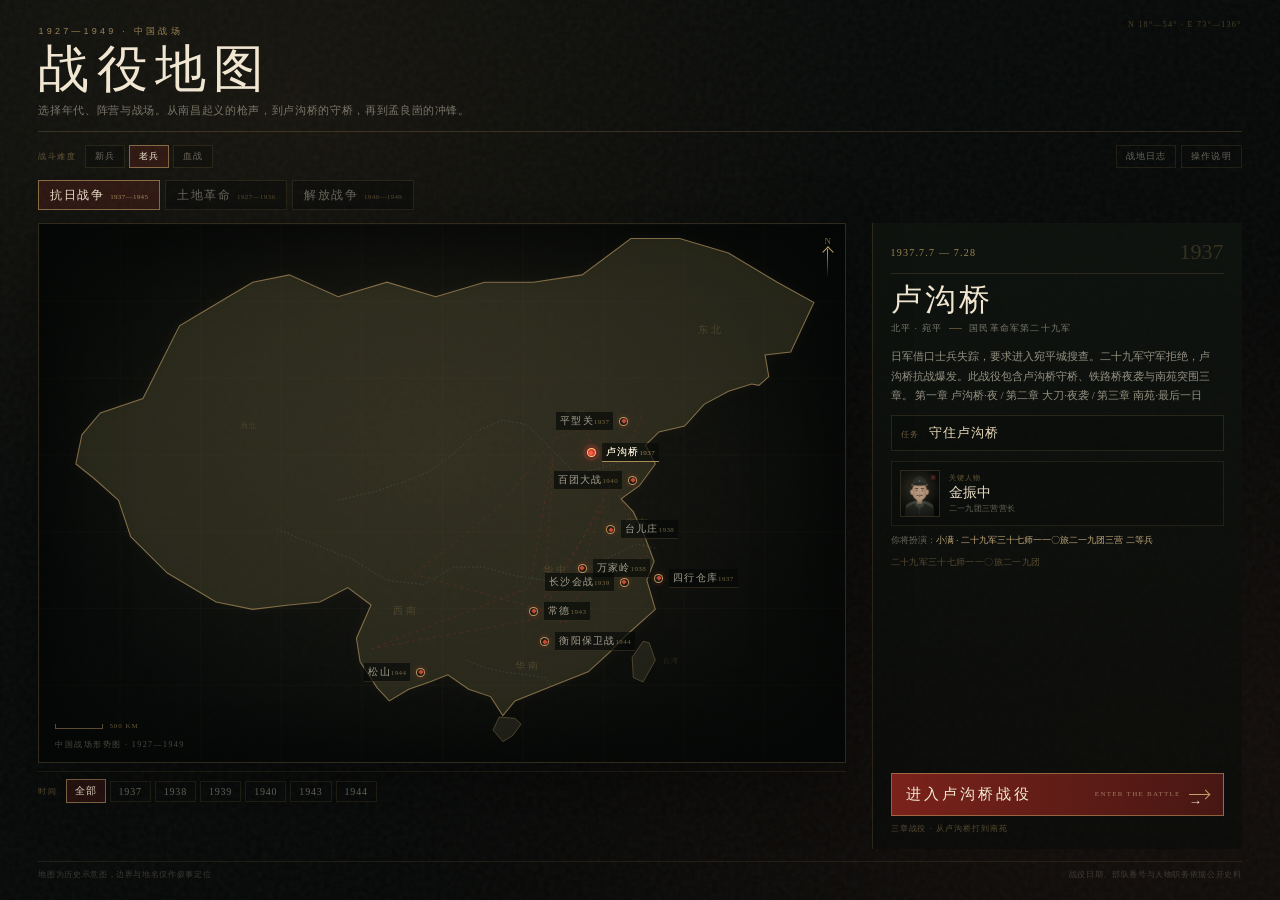
==== commit 54a6192d: "Add files via upload" ====
--- a/77/index.html
+++ b/77/index.html
@@ -403,6 +403,8 @@
   <div id="toast" class="toast"></div>
 </div>
 
+<script src="js/three.min.js"></script>
+<script src="js/render3d.js"></script>
 <script src="js/data.js"></script>
 <script src="js/game.js"></script>
 </body>
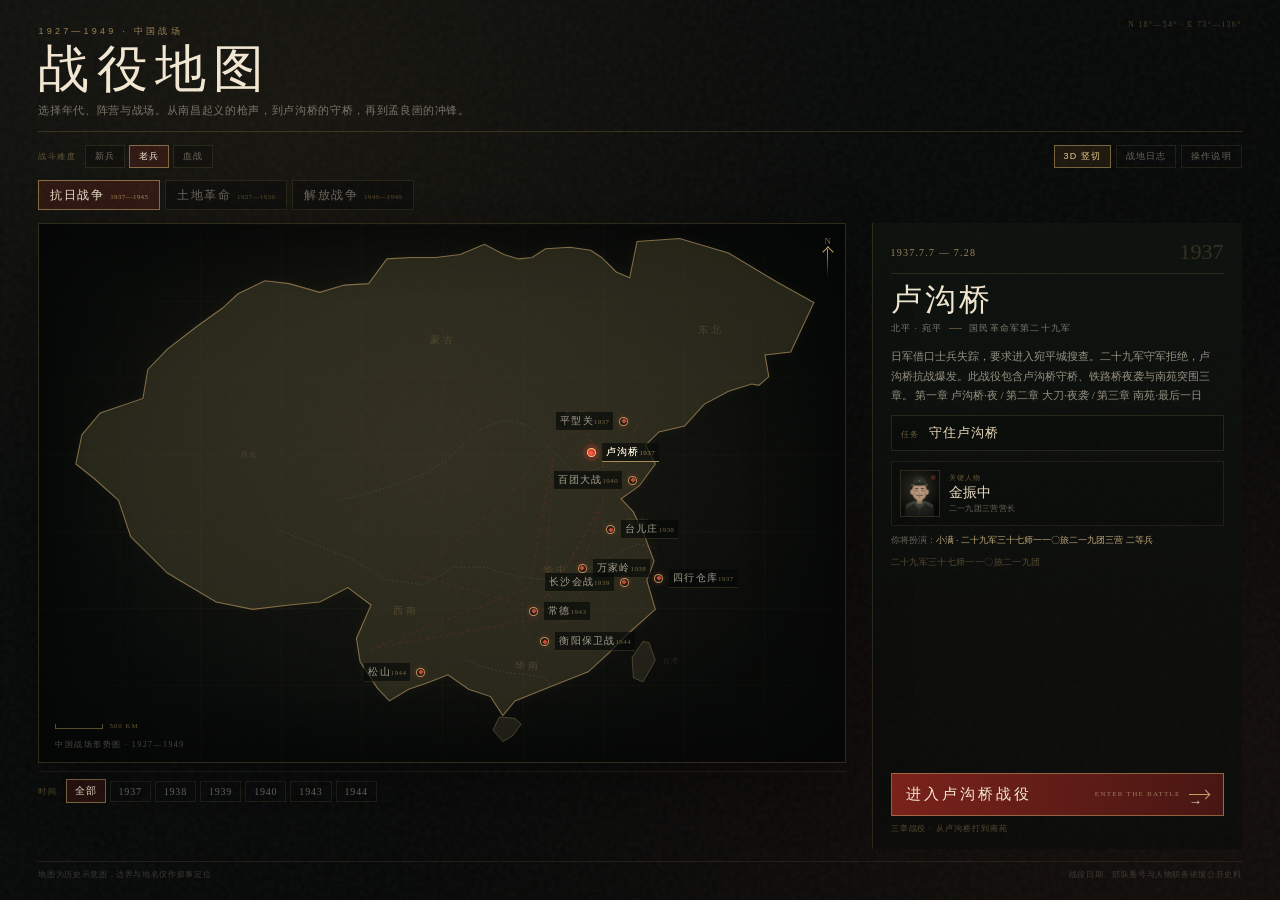
==== commit cad1169a: "Add files via upload" ====
--- a/77/index.html
+++ b/77/index.html
@@ -4,8 +4,10 @@
 <meta charset="UTF-8" />
 <meta name="viewport" content="width=device-width, initial-scale=1.0, maximum-scale=1.0, user-scalable=no" />
 <meta name="theme-color" content="#0b0d0d" />
-<title>卢沟桥 · 1937 — 守桥</title>
-<link rel="stylesheet" href="style.css" />
+<meta http-equiv="Cache-Control" content="no-cache, no-store, must-revalidate" />
+<meta http-equiv="Pragma" content="no-cache" />
+<title>中国战场 1927—1949 · 3D 第一人称</title>
+<link rel="stylesheet" href="style.css?v=23" />
 </head>
 <body>
 <div id="app" class="menu-mode">
@@ -83,9 +85,10 @@
     <div class="mp-foot" id="mpFoot">二十九军 · 三十七师 · 一一〇旅 · 二一九团</div>
   </aside>
 
-  <!-- ================= 2D 战场 ================= -->
+  <!-- ================= 3D 战场 ================= -->
   <main id="stage">
     <canvas id="gameCanvas"></canvas>
+    <canvas id="gameCanvas3d"></canvas>
     <div class="stage-grain"></div>
     <div class="stage-vignette"></div>
 
@@ -125,25 +128,7 @@
     <div id="prompt" class="prompt stage-ui hidden"><kbd>E</kbd><span id="promptText">补给</span></div>
 
     <div id="controlsHint" class="controls-hint stage-ui">
-      <span><b>A / D</b> 移动</span><span><b>鼠标</b> 瞄准</span><span><b>左键</b> 射击</span><span><b>F</b> 大刀</span><span><b>R</b> 装填</span><span><b>Space</b> 跳跃</span><span><b>Ctrl</b> 蹲下</span><span><b>Esc</b> 暂停</span>
-    </div>
-
-    <!-- 右下角摄像头 / 手势 -->
-    <div id="cameraDock" class="camera-dock hidden">
-      <div class="cam-head"><span>摄像头 · 手势</span><b id="camState">未开启</b></div>
-      <div class="cam-view">
-        <video id="camVideo" autoplay muted playsinline></video>
-        <canvas id="camOverlay" width="192" height="144"></canvas>
-        <div class="cam-placeholder" id="camPlaceholder">点击下方“摄像头”开启</div>
-        <div class="cam-frame-corner tl"></div><div class="cam-frame-corner tr"></div>
-        <div class="cam-frame-corner bl"></div><div class="cam-frame-corner br"></div>
-      </div>
-      <div class="cam-controls">
-        <label class="cam-switch"><input id="camToggle" type="checkbox"><span class="cam-slider"></span><em>摄像头</em></label>
-        <label class="cam-switch"><input id="gestureToggle" type="checkbox"><span class="cam-slider"></span><em>手势</em></label>
-      </div>
-      <div class="cam-hint" id="camHint">手势：画面左/右移动 · 上抬跳跃 · 下压蹲下</div>
-      <div class="cam-keyhint">键鼠操控始终可用</div>
+      <span><b>点击画面</b> 锁定鼠标</span><span><b>W / S</b> 前后</span><span><b>A / D</b> 横移</span><span><b>Q / E</b> 转身</span><span><b>鼠标</b> 视角 / 瞄准</span><span><b>左键</b> 射击</span><span><b>F</b> 大刀</span><span><b>R</b> 装填</span><span><b>Space</b> 跳跃</span><span><b>C / Ctrl</b> 蹲下</span><span><b>Esc</b> 暂停</span>
     </div>
 
     <!-- 对白 -->
@@ -236,7 +221,7 @@
           <button id="btnPauseMenu" class="ghost-btn">返回主菜单</button>
         </div>
         <div class="pause-keys">
-          <span><b>A / D</b> 移动</span><span><b>鼠标</b> 瞄准</span><span><b>左键</b> 射击</span><span><b>F</b> 大刀</span><span><b>R</b> 装填</span><span><b>E</b> 补给</span>
+          <span><b>W / S</b> 前后</span><span><b>A / D</b> 横移</span><span><b>Q / E</b> 转身</span><span><b>鼠标</b> 视角 / 瞄准</span><span><b>左键</b> 射击</span><span><b>F</b> 大刀</span><span><b>R</b> 装填</span><span><b>Space</b> 跳跃</span><span><b>C</b> 蹲下</span><span><b>E</b> 补给</span>
         </div>
       </div>
     </div>
@@ -321,6 +306,7 @@
           <button data-diff="hard" class="wm-diff-btn">血战</button>
         </div>
         <div class="wm-links">
+          <button id="wmFpsDemo" class="wm-demo" onclick="window.FPS3D&&window.FPS3D.open()">3D 竖切</button>
           <button id="wmCodex">战地日志</button>
           <button id="wmHowto">操作说明</button>
         </div>
@@ -403,9 +389,51 @@
   <div id="toast" class="toast"></div>
 </div>
 
-<script src="js/three.min.js"></script>
-<script src="js/render3d.js"></script>
-<script src="js/data.js"></script>
-<script src="js/game.js"></script>
+<!-- ================= 3D 竖切：卢沟桥 ================= -->
+<div id="fpsDemo" class="fps-demo hidden">
+  <canvas id="fpsCanvas"></canvas>
+  <div class="fps-vignette"></div>
+  <div id="fpsDamage" class="fps-damage"></div>
+  <div class="fps-topbar">
+    <div class="fps-title"><small>3D VERTICAL SLICE · 1937</small><b>卢沟桥 · 夜</b></div>
+    <button id="fpsExit" class="fps-exit">退出竖切</button>
+  </div>
+  <div class="fps-cross" id="fpsCross"><i></i></div>
+  <div class="fps-hud">
+    <div class="fps-stat"><span>生命</span><b id="fpsHp">100</b></div>
+    <div class="fps-stat"><span>弹药</span><b id="fpsAmmo">8 / 32</b></div>
+    <div class="fps-stat"><span>残敌</span><b id="fpsEnemies">3</b></div>
+    <div class="fps-objective">任务：守住桥头，击退日军</div>
+  </div>
+  <div class="fps-tip" id="fpsTip">点击画面锁定鼠标 · WASD 移动 · Q/E 转身 · 左键射击 · R 装填 · Esc 暂停</div>
+  <div class="fps-message" id="fpsMessage"></div>
+
+  <div class="fps-start" id="fpsStart">
+    <div class="fps-start-card">
+      <small>TECH DEMO · TRUE 3D</small>
+      <h2>卢沟桥 · 夜</h2>
+      <p>真实 3D 坐标 · 胶囊碰撞 · 鼠标视角 · 网格寻路 · 两波攻防</p>
+      <div class="fps-start-keys">
+        <span><b>WASD</b> 移动</span>
+        <span><b>鼠标</b> 视角 / 瞄准</span>
+        <span><b>Q / E</b> 转身</span>
+        <span><b>左键</b> 射击</span>
+        <span><b>Space</b> 跳跃</span>
+        <span><b>C</b> 蹲下</span>
+        <span><b>R</b> 装填</span>
+        <span><b>爆头</b> 一击毙敌</span>
+      </div>
+      <button id="fpsEnter" class="fps-enter">点击进入</button>
+      <button id="fpsBack" class="fps-back">返回战役地图</button>
+    </div>
+  </div>
+</div>
+
+<script src="js/three.min.js?v=1"></script>
+<script src="js/render3d.js?v=23"></script>
+<script src="js/data.js?v=23"></script>
+<script src="js/game.js?v=23"></script>
+<script src="js/fps3d.js?v=23"></script>
 </body>
 </html>
+
--- a/77/style.css
+++ b/77/style.css
@@ -134,8 +134,12 @@
 #app.menu-mode #missionPanel{display:none;}
 #app.menu-mode #stage{left:0;}
 #app.menu-mode .stage-ui,#app.menu-mode #crosshair,#app.menu-mode #hitmarker,#app.menu-mode #damageVignette,#app.menu-mode #flashVignette{display:none !important;}
-#gameCanvas{position:absolute;inset:0;width:100%;height:100%;display:block;}
+#gameCanvas{position:absolute;inset:0;width:100%;height:100%;display:block;z-index:2;outline:none;}
+#gameCanvas3d{position:absolute;inset:0;width:100%;height:100%;display:none;z-index:1;pointer-events:none;}
+#app.three-d.in-game #gameCanvas{opacity:0;}
+#app.three-d.in-game #gameCanvas3d{display:block;}
 #app.in-game:not(.paused):not(.dialogue-mode):not(.card-mode) #stage{cursor:none;}
+#app.fps-lock #stage{cursor:none !important;}
 #stage button{cursor:pointer;}
 .stage-grain{
   position:absolute;inset:0;z-index:4;pointer-events:none;opacity:.1;
@@ -534,43 +538,6 @@
   .wm-foot{flex-direction:column;gap:3px;}
 }
 
-/* ================= 右下角摄像头 / 手势 ================= */
-.camera-dock{
-  position:absolute;right:16px;bottom:40px;z-index:12;width:214px;
-  background:linear-gradient(180deg,rgba(14,18,14,.94),rgba(6,9,7,.92));
-  border:1px solid rgba(192,161,102,.32);box-shadow:0 14px 40px rgba(0,0,0,.55);
-  pointer-events:auto;cursor:default;
-}
-#app:not(.in-game) .camera-dock{display:none !important;}
-.cam-head{display:flex;justify-content:space-between;align-items:center;padding:6px 8px;border-bottom:1px solid rgba(192,161,102,.16);}
-.cam-head span{font-size:8px;letter-spacing:.16em;color:rgba(192,161,102,.62);}
-.cam-head b{font-size:8px;font-weight:400;letter-spacing:.08em;color:rgba(230,221,200,.38);}
-.cam-view{position:relative;width:100%;aspect-ratio:4/3;background:#050706;overflow:hidden;}
-#camVideo{position:absolute;inset:0;width:100%;height:100%;object-fit:cover;transform:scaleX(-1);display:none;}
-.camera-dock.camera-on #camVideo{display:block;}
-#camOverlay{position:absolute;inset:0;width:100%;height:100%;pointer-events:none;z-index:2;}
-.cam-placeholder{position:absolute;inset:0;display:flex;align-items:center;justify-content:center;text-align:center;font-size:9px;line-height:1.6;color:rgba(230,221,200,.28);letter-spacing:.08em;padding:18px;z-index:3;}
-.camera-dock.camera-on .cam-placeholder{display:none;}
-.cam-frame-corner{position:absolute;width:12px;height:12px;border-color:rgba(192,161,102,.55);border-style:solid;z-index:4;pointer-events:none;}
-.cam-frame-corner.tl{left:6px;top:6px;border-width:1px 0 0 1px;}
-.cam-frame-corner.tr{right:6px;top:6px;border-width:1px 1px 0 0;}
-.cam-frame-corner.bl{left:6px;bottom:6px;border-width:0 0 1px 1px;}
-.cam-frame-corner.br{right:6px;bottom:6px;border-width:0 1px 1px 0;}
-.cam-controls{display:flex;align-items:center;gap:14px;padding:6px 8px;border-top:1px solid rgba(192,161,102,.12);}
-.cam-switch{position:relative;display:flex;align-items:center;gap:6px;font-size:9px;color:rgba(230,221,200,.55);letter-spacing:.06em;cursor:pointer;}
-.cam-switch input{position:absolute;opacity:0;width:0;height:0;}
-.cam-slider{position:relative;display:block;width:26px;height:14px;border:1px solid rgba(192,161,102,.32);background:rgba(0,0,0,.35);transition:all .2s;flex:0 0 auto;}
-.cam-slider:after{content:"";position:absolute;left:2px;top:2px;width:8px;height:8px;background:rgba(230,221,200,.35);transition:all .2s;}
-.cam-switch input:checked + .cam-slider{border-color:rgba(192,161,102,.72);background:rgba(158,48,38,.35);}
-.cam-switch input:checked + .cam-slider:after{left:14px;background:#f0dfbe;}
-.cam-switch:hover{color:rgba(240,230,210,.85);}
-.cam-hint{padding:0 8px 5px;font-size:8px;line-height:1.5;color:rgba(192,161,102,.55);letter-spacing:.02em;min-height:22px;}
-.cam-keyhint{padding:0 8px 6px;font-size:7px;color:rgba(230,221,200,.24);letter-spacing:.08em;}
-.camera-dock.gesture-on{border-color:rgba(192,161,102,.6);}
-.camera-dock.cam-error{border-color:rgba(158,48,38,.65);}
-.camera-dock.cam-error .cam-head b{color:rgba(214,104,80,.8);}
-.camera-dock.cam-error .cam-hint{color:rgba(214,124,96,.72);}
-
 /* ================= 响应式 ================= */
 @media (max-width:1240px){
   :root{--panel-w:310px;}
@@ -578,7 +545,6 @@
   #missionPanel h1{font-size:28px;}
   .menu-content{width:58vw;padding-left:6vw;}
   .menu-aside{right:3.5vw;}
-  .camera-dock{width:190px;right:12px;bottom:38px;}
 }
 @media (max-width:1020px){
   :root{--panel-w:280px;}
@@ -590,8 +556,6 @@
   .menu-content{width:66vw;}
   .menu-title h1{font-size:clamp(78px,12vw,115px);}
   .menu-aside{display:none;}
-  .camera-dock{width:168px;right:10px;bottom:36px;}
-  .cam-hint{font-size:7px;}
 }
 @media (max-width:820px){
   :root{--panel-w:238px;}
@@ -609,8 +573,6 @@
   .menu-hint{display:none;}
   .chapter-row{flex-wrap:wrap;}
   .chapter-btn{flex:1 1 30%;}
-  .camera-dock{width:148px;right:8px;bottom:34px;}
-  .cam-hint,.cam-keyhint{display:none;}
 }
 @media (max-height:780px){
   .menu-content{padding-top:6vh;padding-bottom:5vh;}
@@ -627,3 +589,63 @@
   .dlg-portrait{width:98px;height:112px;flex-basis:98px;}
   #dlgText{font-size:13px;}
 }
+
+/* ================= 3D 竖切 ================= */
+.wm-links .wm-demo{color:#e8c98e;border-color:rgba(192,161,102,.55);background:rgba(110,72,32,.22);}
+.wm-links .wm-demo:hover{background:rgba(150,94,40,.3);}
+.fps-demo{position:fixed;inset:0;z-index:300;background:#05070a;color:#e9e2d2;overflow:hidden;font-family:"Noto Serif SC","Songti SC","KaiTi",serif;}
+.fps-demo.hidden{display:none;}
+#fpsCanvas{position:absolute;inset:0;width:100%;height:100%;display:block;background:#05070a;}
+.fps-vignette{position:absolute;inset:0;pointer-events:none;z-index:2;background:radial-gradient(ellipse at center,transparent 38%,rgba(0,0,0,.38) 100%);}
+.fps-topbar{position:absolute;left:0;right:0;top:0;height:56px;display:flex;align-items:center;justify-content:space-between;padding:0 24px;z-index:6;background:linear-gradient(180deg,rgba(4,7,8,.72),transparent);pointer-events:none;}
+.fps-title{display:flex;flex-direction:column;gap:2px;}
+.fps-title small{font-size:8px;letter-spacing:.22em;color:rgba(192,161,102,.6);}
+.fps-title b{font-size:15px;letter-spacing:.14em;font-weight:400;color:#e5d7bd;}
+.fps-exit{pointer-events:auto;border:1px solid rgba(192,161,102,.35);background:rgba(10,12,10,.55);color:rgba(230,220,200,.7);font:inherit;font-size:10px;padding:7px 12px;cursor:pointer;letter-spacing:.08em;}
+.fps-exit:hover{border-color:rgba(192,161,102,.7);color:#f0e4cc;}
+.fps-cross{position:absolute;left:50%;top:50%;width:22px;height:22px;transform:translate(-50%,-50%);z-index:7;pointer-events:none;opacity:.9;}
+.fps-cross:before,.fps-cross:after{content:"";position:absolute;background:rgba(240,230,210,.82);}
+.fps-cross:before{left:10px;top:3px;width:1px;height:16px;}
+.fps-cross:after{top:10px;left:3px;height:1px;width:16px;}
+.fps-cross i{position:absolute;left:9px;top:9px;width:3px;height:3px;border-radius:50%;background:#f4e6c8;box-shadow:0 0 8px rgba(255,210,130,.75);}
+.fps-cross.hit{animation:fpsHit .18s ease-out;}
+.fps-cross.hit:before,.fps-cross.hit:after{background:rgba(255,214,140,.95);}
+.fps-cross.kill:before,.fps-cross.kill:after{background:rgba(216,74,54,.95);}
+.fps-cross.kill i{background:#e0604a;box-shadow:0 0 10px rgba(230,80,50,.9);}
+@keyframes fpsHit{0%{transform:translate(-50%,-50%) scale(1.55);}100%{transform:translate(-50%,-50%) scale(1);}}
+.fps-damage{position:absolute;inset:0;z-index:6;pointer-events:none;opacity:0;background:radial-gradient(ellipse at center,rgba(140,20,10,0) 40%,rgba(140,20,10,.55) 100%);}
+.fps-damage.show{animation:fpsDmg .5s ease-out;}
+@keyframes fpsDmg{0%{opacity:1;}100%{opacity:0;}}
+.fps-hud{position:absolute;left:24px;bottom:26px;z-index:6;display:flex;align-items:flex-end;gap:22px;pointer-events:none;}
+.fps-stat{display:flex;flex-direction:column;gap:3px;min-width:74px;}
+.fps-stat span{font-size:8px;letter-spacing:.16em;color:rgba(192,161,102,.65);}
+.fps-stat b{font-size:22px;font-weight:400;color:#eee2cb;font-family:"Consolas","Courier New",monospace;letter-spacing:.05em;}
+.fps-objective{font-size:10px;color:rgba(232,220,198,.58);letter-spacing:.08em;padding-bottom:4px;border-left:1px solid rgba(192,161,102,.25);padding-left:14px;}
+.fps-tip{position:absolute;right:24px;bottom:26px;z-index:6;font-size:9px;letter-spacing:.06em;color:rgba(232,220,198,.35);text-align:right;pointer-events:none;}
+.fps-message{position:absolute;left:50%;top:18%;transform:translateX(-50%);z-index:8;padding:10px 18px;border:1px solid rgba(192,161,102,.35);background:rgba(8,10,8,.72);font-size:12px;letter-spacing:.08em;color:#e8d7b8;opacity:0;transition:opacity .3s;pointer-events:none;white-space:nowrap;}
+.fps-message.show{opacity:1;}
+.fps-start{position:absolute;inset:0;z-index:10;display:flex;align-items:center;justify-content:center;background:radial-gradient(ellipse at center,rgba(8,11,12,.72),rgba(3,5,6,.94));}
+.fps-start.hidden{display:none;}
+.fps-start-card{width:min(460px,86vw);padding:32px 34px;border:1px solid rgba(192,161,102,.28);background:linear-gradient(180deg,rgba(18,20,17,.94),rgba(8,10,9,.96));box-shadow:0 30px 80px rgba(0,0,0,.7);text-align:left;}
+.fps-start-card small{font-size:8px;letter-spacing:.22em;color:rgba(192,161,102,.6);}
+.fps-start-card h2{font-size:34px;font-weight:400;letter-spacing:.08em;color:#efe1c8;margin:10px 0 6px;}
+.fps-start-card p{font-size:11px;color:rgba(232,220,198,.5);letter-spacing:.04em;margin:0 0 18px;}
+.fps-start-keys{display:flex;flex-wrap:wrap;gap:8px 14px;padding:13px 0;border-top:1px solid rgba(192,161,102,.15);border-bottom:1px solid rgba(192,161,102,.15);margin-bottom:18px;}
+.fps-start-keys span{font-size:9px;color:rgba(232,220,198,.45);}
+.fps-start-keys b{color:rgba(232,210,170,.8);font-weight:400;}
+.fps-enter,.fps-back{display:block;width:100%;padding:12px;margin-top:9px;font:inherit;font-size:12px;letter-spacing:.12em;cursor:pointer;}
+.fps-enter{border:1px solid rgba(192,161,102,.6);background:rgba(140,64,42,.35);color:#f0dfbe;}
+.fps-enter:hover{background:rgba(170,76,48,.48);}
+.fps-back{border:1px solid rgba(192,161,102,.18);background:transparent;color:rgba(232,220,198,.4);}
+.fps-back:hover{color:rgba(232,220,198,.7);}
+.fps-demo.playing #stage,#fpsDemo.playing{cursor:none;}
+.fps-demo.playing .fps-topbar{opacity:.4;}
+.fps-demo.playing .fps-tip{opacity:.55;}
+@media (max-width:800px){
+  .fps-hud{left:14px;bottom:18px;gap:12px;}
+  .fps-stat b{font-size:18px;}
+  .fps-objective,.fps-tip{display:none;}
+  .fps-title b{font-size:12px;}
+  .fps-start-card{padding:24px;}
+  .fps-start-card h2{font-size:28px;}
+}
